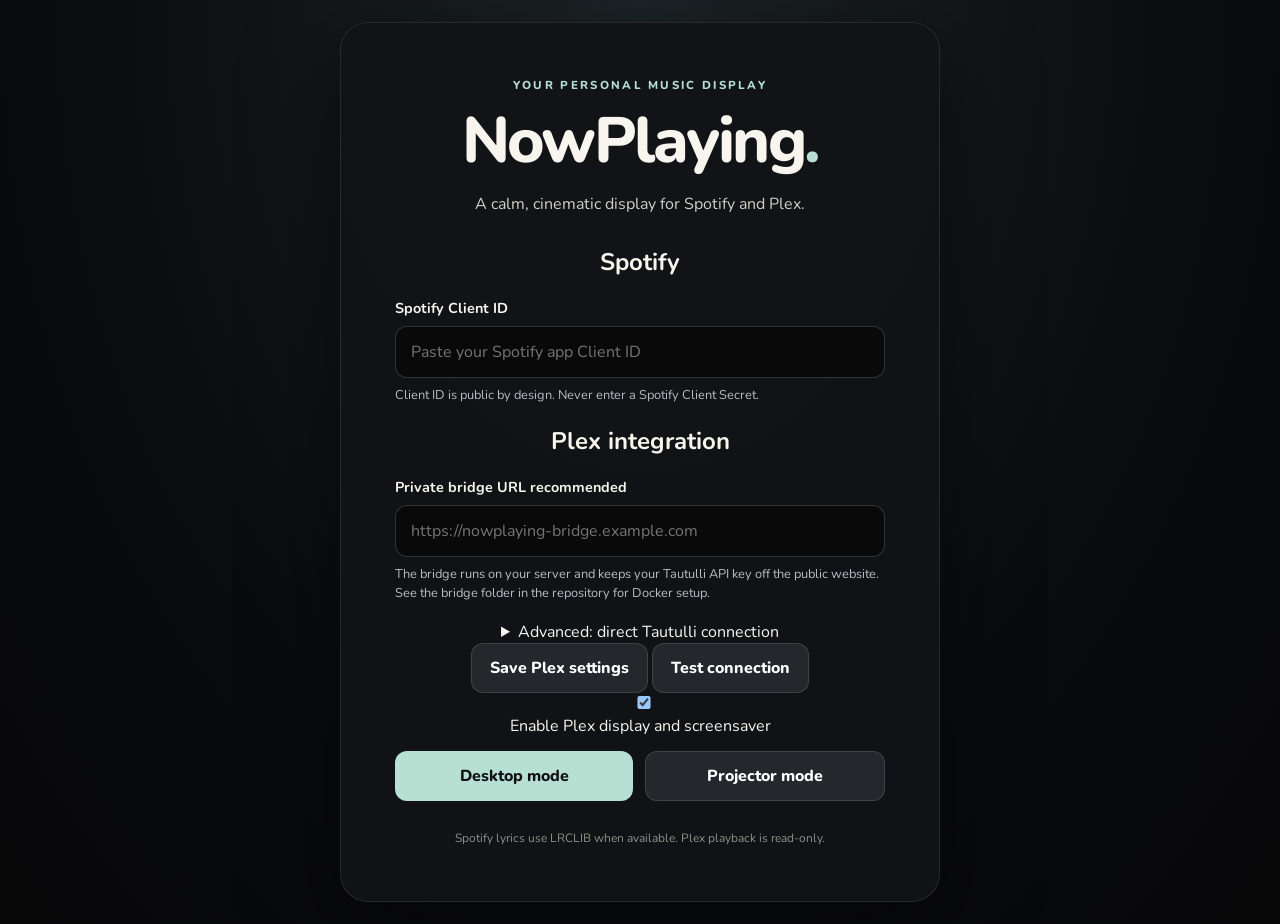
==== index.html @ e55bd2b5 "Add configurable Plex bridge setup" ====
<!doctype html>
<html lang="en">
<head>
<meta charset="utf-8"><meta name="viewport" content="width=device-width,initial-scale=1">
<meta name="theme-color" content="#080a0d"><meta name="mobile-web-app-capable" content="yes"><meta name="apple-mobile-web-app-capable" content="yes"><meta name="apple-mobile-web-app-status-bar-style" content="black-translucent"><link rel="manifest" href="manifest.webmanifest"><link rel="icon" href="pwa-icon.svg" type="image/svg+xml"><link rel="apple-touch-icon" href="pwa-icon.svg"><title>NowPlaying — Setup</title>
<link rel="stylesheet" href="style.css">
</head>
<body class="launcher">
<main class="launch-card setup-card">
  <p class="eyebrow">YOUR PERSONAL MUSIC DISPLAY</p>
  <h1>NowPlaying<span>.</span></h1>
  <p class="subtitle">A calm, cinematic display for Spotify and Plex.</p>

  <section class="setup-section">
    <h2>Spotify</h2>
    <label class="client-label" for="clientId">Spotify Client ID</label>
    <input id="clientId" autocomplete="off" spellcheck="false" placeholder="Paste your Spotify app Client ID">
    <p class="hint">Client ID is public by design. Never enter a Spotify Client Secret.</p>
  </section>

  <section class="setup-section">
    <h2>Plex integration</h2>
    <label class="client-label" for="bridgeUrl">Private bridge URL <span class="optional">recommended</span></label>
    <input id="bridgeUrl" type="url" inputmode="url" autocomplete="url" spellcheck="false" placeholder="https://nowplaying-bridge.example.com">
    <p class="hint">The bridge runs on your server and keeps your Tautulli API key off the public website. See the bridge folder in the repository for Docker setup.</p>
    <details class="direct-settings">
      <summary>Advanced: direct Tautulli connection</summary>
      <p class="hint security-note">Only use this if you understand the trade-off: these values stay in this browser's local storage, but a key used by a browser cannot be kept secret from that browser. Direct access also requires Tautulli CORS to allow this website. A private bridge is safer.</p>
      <label class="client-label" for="tautulliUrl">Tautulli URL</label>
      <input id="tautulliUrl" type="url" inputmode="url" autocomplete="url" spellcheck="false" placeholder="https://tautulli.example.com">
      <label class="client-label" for="tautulliKey">Tautulli API key</label>
      <input id="tautulliKey" type="password" autocomplete="new-password" spellcheck="false" placeholder="Stored only in this browser">
    </details>
    <div class="settings-actions">
      <button id="savePlexBtn" class="secondary">Save Plex settings</button>
      <button id="testPlexBtn" class="secondary">Test connection</button>
    </div>
    <label class="toggle-row"><input id="plexEnabled" type="checkbox" checked> Enable Plex display and screensaver</label>
    <p id="plexStatus" role="status" class="status"></p>
  </section>

  <div class="actions">
    <button id="desktopBtn">Desktop mode</button>
    <button id="projectorBtn" class="secondary">Projector mode</button>
  </div>
  <p id="status" role="status" class="status"></p>
  <button id="disconnectBtn" class="link-button" hidden>Disconnect Spotify on this browser</button>
  <p class="footer">Spotify lyrics use LRCLIB when available. Plex playback is read-only.</p>
</main>
<script src="app.js"></script>
<script>if ("serviceWorker" in navigator) { window.addEventListener("load", () => navigator.serviceWorker.register("./sw.js").catch(console.error)); }</script></body>
</html>
---- style.css ----
@import url('https://fonts.googleapis.com/css2?family=Nunito:wght@400;600;700;800&display=swap');
:root{color-scheme:dark;--gold:#f1d783;--gold-dark:#624b0b;--bg:#10110f;--muted:#b7b7ac}
*{box-sizing:border-box}body{margin:0;min-height:100vh;background:radial-gradient(ellipse at 50% 10%,#29271c 0,#10110f 55%,#070807 100%);color:#f7f5ed;font-family:Nunito,system-ui,sans-serif}
.launcher{display:grid;place-items:center;padding:22px}.launch-card{width:min(100%,600px);padding:clamp(26px,6vw,54px);border:1px solid #ffffff18;border-radius:28px;background:#10110fe8;box-shadow:0 25px 90px #0008;text-align:center}
.eyebrow{font-size:.75rem;font-weight:800;letter-spacing:.18em;color:var(--gold);margin:0 0 14px}
h1{font-size:clamp(2.2rem,8vw,4rem);line-height:1.08;margin:0;font-weight:800;letter-spacing:-.04em}.launch-card h1 span{color:var(--gold)}
.subtitle{color:#d1d0c5;line-height:1.6;margin:16px 0 28px}.client-label{display:block;text-align:left;font-weight:700;font-size:.9rem;margin:0 0 8px}
input{width:100%;padding:14px 15px;border-radius:12px;border:1px solid #ffffff2c;background:#080908;color:#fff;font:inherit;outline:none}input:focus{border-color:var(--gold)}
.hint{color:var(--muted);font-size:.8rem;text-align:left;line-height:1.5;margin:8px 0 18px}.actions{display:flex;gap:12px;flex-wrap:wrap}button{font:inherit;font-weight:800;border:0;border-radius:12px;padding:13px 18px;background:var(--gold-dark);color:#fff5d9;cursor:pointer}button:hover{filter:brightness(1.18)}.actions button{flex:1;min-width:140px}.secondary{background:#292a24;border:1px solid #ffffff20}.status,.message{color:var(--gold);font-size:.9rem;line-height:1.5;overflow-wrap:anywhere}.link-button{background:transparent;text-decoration:underline;color:#ddd;padding:8px}.footer{font-size:.75rem;color:#8f9086;line-height:1.5;margin:28px 0 0}
.display{overflow:hidden;position:relative;background:linear-gradient(#070807c9,#070807ed),var(--album-bg,radial-gradient(ellipse at center,#343023,#0b0c0b));background-size:cover;background-position:center}.display:before{content:"";position:absolute;inset:-30px;background:var(--album-bg);background-size:cover;background-position:center;filter:blur(70px);opacity:.18;transform:scale(1.1)}.display-wrap{position:relative;z-index:1;min-height:100vh;display:grid;place-items:center;padding:40px}.player{width:min(1100px,100%);display:grid;grid-template-columns:minmax(220px,380px) 1fr;gap:clamp(28px,5vw,64px);align-items:center;padding:clamp(24px,4vw,48px);border-radius:30px;background:#0d0e0dcc;border:1px solid #ffffff10;box-shadow:0 30px 100px #0005;backdrop-filter:blur(20px)}.cover{display:block;width:100%;aspect-ratio:1;object-fit:cover;border-radius:18px;box-shadow:0 15px 50px #0008}.details{min-width:0}.details h1{font-size:clamp(1.8rem,4vw,3.5rem);overflow-wrap:anywhere}.artist{font-size:clamp(1rem,2vw,1.35rem);color:#d0cfc5;margin:14px 0 28px}.lyrics{min-height:100px;margin:18px 0 30px}.lyric{margin:10px 0;font-size:clamp(.95rem,1.8vw,1.3rem);line-height:1.45}.dim{color:#92938a}.current{color:#fff2c2;font-weight:800;font-size:clamp(1.15rem,2.4vw,1.8rem)}.progress{height:7px;border-radius:99px;background:#ffffff24;overflow:hidden}.progress div{height:100%;width:0;background:var(--gold);border-radius:99px;transition:width .3s linear}.times{display:flex;justify-content:space-between;color:#c6c6bb;font-size:.8rem;margin-top:10px}.back{position:absolute;top:18px;left:20px;background:#1118;border:1px solid #ffffff20;padding:8px 12px;font-size:.8rem}.message{min-height:1.4em}.projector .player{grid-template-columns:minmax(200px,32vw) 1fr;max-width:1300px}.projector .back{opacity:.12}.projector .back:hover{opacity:1}
@media(max-width:700px){.display-wrap{padding:64px 18px 24px}.player,.projector .player{grid-template-columns:1fr;gap:24px;padding:20px}.cover{width:min(68vw,300px);margin:auto}.details{text-align:center}.lyrics{margin:18px 0}.projector .back{opacity:.5}.details h1{font-size:2rem}}

/* Refined NowPlaying atmosphere and playback UI */
:root{--accent:#b8e0d2;--accent-soft:rgba(184,224,210,.22);--accent-glow:rgba(184,224,210,.4)}
.display{background:#08090b}
.artist-backdrop{position:fixed;inset:-8%;z-index:0;background-position:center;background-size:cover;filter:blur(40px) saturate(1.25);opacity:0;transform:scale(1.06);transition:opacity 1s ease}
.artist-backdrop.visible{opacity:.38}
.display:after{content:"";position:fixed;inset:0;z-index:0;background:linear-gradient(110deg,rgba(5,6,8,.8),rgba(5,6,8,.55),rgba(5,6,8,.82)),radial-gradient(ellipse at 45% 45%,var(--accent-soft),transparent 65%);pointer-events:none}
.display-wrap{z-index:1;padding-top:80px;padding-bottom:118px}
.topbar{position:fixed;z-index:3;top:24px;left:28px;right:28px;display:flex;justify-content:space-between;align-items:center;pointer-events:none}
.clock{font-size:clamp(1rem,2vw,1.4rem);font-weight:800;letter-spacing:.04em;font-variant-numeric:tabular-nums;text-shadow:0 2px 20px #0008}
.topbar .back{position:static;pointer-events:auto;backdrop-filter:blur(12px)}
.player{backdrop-filter:blur(24px);background:linear-gradient(135deg,rgba(20,21,24,.82),rgba(12,13,16,.62));border-color:#ffffff20}
.cover{box-shadow:0 22px 65px #0007,0 0 65px var(--accent-glow);transition:box-shadow .8s}
.eyebrow,.queue-label{color:var(--accent)}
.progress div{background:var(--accent);box-shadow:0 0 14px var(--accent-glow)}
.current{text-shadow:0 0 24px var(--accent-glow)}
.controls{display:flex;align-items:center;gap:14px;margin-top:25px}
.control{display:grid;place-items:center;width:52px;height:52px;padding:0;border-radius:50%;font-size:1.1rem;background:#ffffff12;border:1px solid #ffffff26;color:#fff;backdrop-filter:blur(10px)}
.control.primary{width:62px;height:62px;font-size:1.3rem;background:var(--accent);color:#111;border-color:transparent;box-shadow:0 6px 30px var(--accent-glow)}
.control:disabled{opacity:.4;cursor:wait}
.control-label{font-size:.76rem;color:#b9bac3}
.queue-card{position:fixed;z-index:3;right:26px;bottom:22px;width:min(310px,calc(100vw - 36px));display:flex;gap:12px;align-items:center;padding:12px 14px;border:1px solid #ffffff20;border-radius:18px;background:rgba(14,15,18,.78);backdrop-filter:blur(22px);box-shadow:0 12px 44px #0004}
.queue-card.empty{opacity:.8}.queue-cover{width:52px;height:52px;flex:none;object-fit:cover;border-radius:10px}.queue-copy{min-width:0}.queue-label{font-size:.62rem;font-weight:800;letter-spacing:.16em;text-transform:uppercase;margin-bottom:4px}.queue-title{font-size:.88rem;font-weight:800;white-space:nowrap;overflow:hidden;text-overflow:ellipsis}.queue-artist{font-size:.74rem;color:#b8b9c2;white-space:nowrap;overflow:hidden;text-overflow:ellipsis;margin-top:3px}
@media(max-width:700px){.topbar{top:14px;left:16px;right:16px}.display-wrap{padding:72px 18px 150px}.controls{justify-content:center}.control-label{display:none}.queue-card{right:16px;bottom:14px}.artist-backdrop{filter:blur(30px) saturate(1.2)}}


/* High-contrast redesign: Spotify-inspired stage, not a blurred album-cover wallpaper */
:root{color-scheme:dark;--accent:#b8e0d2;--accent-soft:rgba(184,224,210,.18);--accent-glow:rgba(184,224,210,.28);--ink:#090a0c;--panel:#111317;--text:#f7f7f8;--muted:#b8bbc3}
.display{background:#090a0c!important;color:var(--text);isolation:isolate}
.display:before{display:none!important}
.artist-backdrop{position:fixed;inset:-5%;z-index:-2;background-position:center 35%;background-size:cover;filter:blur(22px) saturate(.9);opacity:0;transform:scale(1.08);transition:opacity .8s ease}
.artist-backdrop.visible{opacity:.56}
.display:after{content:"";position:fixed;inset:0;z-index:-1;background:linear-gradient(90deg,rgba(7,8,10,.88) 0%,rgba(7,8,10,.62) 55%,rgba(7,8,10,.83) 100%),linear-gradient(0deg,rgba(7,8,10,.86),transparent 70%),radial-gradient(ellipse at 50% 30%,var(--accent-soft),transparent 70%);pointer-events:none}
.display-wrap{position:relative;z-index:1;min-height:100svh;display:grid;place-items:center;padding:90px 5vw 110px}
.topbar{position:fixed;z-index:5;top:24px;left:30px;right:30px;display:flex;justify-content:space-between;align-items:center;pointer-events:none}
.clock{font-size:1.05rem;font-weight:800;letter-spacing:.04em;font-variant-numeric:tabular-nums;color:#fff;text-shadow:0 2px 18px #000}
.topbar .back{position:static;pointer-events:auto;background:rgba(16,17,20,.7);color:#fff;border:1px solid #ffffff24;border-radius:999px;padding:10px 16px;font-size:.8rem;opacity:.72;backdrop-filter:blur(16px)}
.topbar .back:hover{opacity:1}
.player{width:min(1320px,100%);display:grid;grid-template-columns:minmax(240px,42%) minmax(0,1fr);gap:clamp(30px,5vw,76px);align-items:center;padding:clamp(24px,4vw,58px);border-radius:30px;background:rgba(13,14,17,.62);border:1px solid #ffffff17;box-shadow:0 30px 100px #0006;backdrop-filter:blur(24px)}
.cover{display:block;width:100%;aspect-ratio:1;object-fit:cover;border-radius:14px;box-shadow:0 22px 65px #0008}
.details{min-width:0}.eyebrow,.queue-label{color:var(--accent);font-size:.72rem;font-weight:800;letter-spacing:.2em;text-transform:uppercase}
.details h1{font-size:clamp(2rem,4.5vw,4.8rem);line-height:1.05;letter-spacing:-.045em;color:#fff;overflow-wrap:anywhere;text-shadow:0 2px 24px #0006}
.artist{font-size:clamp(1rem,1.7vw,1.35rem);color:#e0e1e5;margin:16px 0 32px}
.lyrics{min-height:100px;margin:18px 0 28px}.lyric{margin:10px 0;font-size:clamp(.95rem,1.8vw,1.3rem);line-height:1.45}.dim{color:#b8bbc3}.current{color:#fff;font-weight:800;font-size:clamp(1.15rem,2.4vw,1.8rem);text-shadow:0 2px 18px #000}
.progress{height:5px;border-radius:99px;background:rgba(255,255,255,.23);overflow:hidden}.progress div{height:100%;width:0;background:var(--accent);border-radius:99px;transition:width .3s linear}
.times{display:flex;justify-content:space-between;color:#d5d6db;font-size:.8rem;margin-top:10px;font-variant-numeric:tabular-nums}
.controls{display:flex;align-items:center;gap:14px;margin-top:28px}.control{display:grid;place-items:center;width:54px;height:54px;padding:0;border-radius:50%;font-size:1.1rem;background:rgba(255,255,255,.09);border:1px solid rgba(255,255,255,.24);color:#fff;backdrop-filter:blur(10px)}.control:hover{background:rgba(255,255,255,.17)}.control.primary{width:64px;height:64px;font-size:1.35rem;background:var(--accent);color:#101114;border:1px solid rgba(255,255,255,.2);box-shadow:0 6px 24px var(--accent-glow)}.control:disabled{opacity:.45;cursor:wait}.control-label{font-size:.78rem;color:#d0d1d7}.message{min-height:1.4em;margin-top:14px;color:#f0f0f2;font-size:.88rem;line-height:1.5}
.queue-card{position:fixed;z-index:5;right:26px;bottom:24px;width:min(320px,calc(100vw - 36px));display:flex;gap:12px;align-items:center;padding:12px 14px;border:1px solid #ffffff24;border-radius:18px;background:rgba(13,14,17,.88);backdrop-filter:blur(24px);box-shadow:0 12px 44px #0006}.queue-card.empty{opacity:.86}.queue-cover{width:54px;height:54px;flex:none;object-fit:cover;border-radius:10px}.queue-copy{min-width:0}.queue-label{font-size:.63rem;letter-spacing:.17em;margin-bottom:5px}.queue-title{font-size:.9rem;font-weight:800;color:#fff;white-space:nowrap;overflow:hidden;text-overflow:ellipsis}.queue-artist{font-size:.76rem;color:#c5c7ce;white-space:nowrap;overflow:hidden;text-overflow:ellipsis;margin-top:3px}
.projector .player{grid-template-columns:minmax(240px,39%) minmax(0,1fr);max-width:1420px}.projector .back{opacity:.45}.projector .back:hover{opacity:1}
.launcher{background:radial-gradient(ellipse at 50% 0,#1d2528 0,#0b0c0f 60%,#070708 100%)}.launch-card{background:#111317f2}.launch-card h1 span{color:#b8e0d2}.launcher .eyebrow,.launcher .status{color:#b8e0d2}.launcher input:focus{border-color:#b8e0d2}.launcher .actions button:first-child{background:#b8e0d2;color:#101114}.launcher .secondary{background:#25272c;color:#fff}
@media(max-width:760px){.topbar{top:14px;left:16px;right:16px}.display-wrap{padding:72px 16px 150px}.player,.projector .player{grid-template-columns:1fr;gap:22px;padding:20px;border-radius:22px}.cover{width:min(66vw,280px);margin:auto}.details{text-align:center}.details h1{font-size:clamp(1.9rem,8vw,2.6rem)}.artist{margin:12px 0 22px}.controls{justify-content:center}.control-label{display:none}.queue-card{right:14px;bottom:12px}.artist-backdrop{filter:blur(28px) saturate(.9)}}


/* Precise, consistent vector playback controls */
.controls{gap:12px}
.control{display:grid;place-items:center;flex:none;width:48px;height:48px;padding:0;border-radius:50%;line-height:0;transition:background .18s,border-color .18s,transform .18s,opacity .18s}
.control:hover:not(:disabled){transform:translateY(-1px);border-color:#ffffff55}
.control.primary{width:58px;height:58px}
.control.primary:hover:not(:disabled){filter:brightness(1.06)}
.icon-wrap,.button-icon{display:grid;place-items:center;width:23px;height:23px;line-height:0}
.icon-wrap svg,.button-icon{display:block;width:100%;height:100%}
.control.primary .icon-wrap{width:25px;height:25px}
.control:focus-visible,.back:focus-visible{outline:2px solid var(--accent);outline-offset:4px}
.control-label{font-size:.76rem;letter-spacing:.01em}
.message{color:#f5d98a}


/* Mockup-inspired composition with dedicated lyrics space */
.display-wrap{min-height:100svh;padding:clamp(100px,12vh,150px) 5vw clamp(150px,17vh,190px);place-items:center}
.topbar{top:clamp(22px,4vh,42px);left:clamp(26px,4.2vw,72px);right:clamp(26px,4.2vw,72px)}
.clock{font-size:clamp(2.25rem,5.4vw,4.4rem);font-weight:400;letter-spacing:-.045em;line-height:1;color:#fff}
.player,.projector .player{width:min(1180px,100%);max-width:1180px;grid-template-columns:minmax(220px,34%) minmax(0,1fr);gap:clamp(28px,3.5vw,54px);padding:clamp(24px,3.5vw,48px);border-radius:30px;background:rgba(20,20,23,.48);border:1px solid rgba(255,255,255,.28);box-shadow:0 28px 90px #0005;backdrop-filter:blur(28px) saturate(1.15)}
.cover{width:100%;aspect-ratio:1;object-fit:cover;border-radius:12px;box-shadow:0 18px 55px #0006}
.details{text-align:left;display:flex;flex-direction:column;min-width:0}
.details h1{font-size:clamp(2rem,3.6vw,3.65rem);line-height:1.04;letter-spacing:-.045em;margin:0 0 12px}
.artist{font-size:clamp(1.05rem,1.65vw,1.4rem);line-height:1.3;color:rgba(255,255,255,.78);margin:0 0 20px}
/* Reserve a generous lyric stage even when no synced lyrics are available */
.lyrics{display:flex;flex-direction:column;justify-content:center;min-height:clamp(120px,19vh,190px);height:clamp(120px,19vh,190px);overflow:hidden;margin:0 0 22px}
.lyrics[hidden]{display:flex!important;visibility:hidden}
.lyric{margin:7px 0;line-height:1.28;font-size:clamp(1rem,1.65vw,1.4rem);overflow-wrap:anywhere}
.dim{color:rgba(255,255,255,.48);font-weight:500}
.current{color:#fff;font-size:clamp(1.25rem,2.05vw,1.8rem);font-weight:800;text-shadow:0 2px 16px #0006}
.progress{height:5px;background:rgba(255,255,255,.36)}
.progress div{background:var(--accent);box-shadow:0 0 14px var(--accent-glow)}
.times{font-size:.85rem;color:rgba(255,255,255,.85);margin-top:9px}
.controls{gap:14px;margin-top:22px}
.control{width:50px;height:50px;background:rgba(255,255,255,.08);border:1px solid rgba(255,255,255,.5);color:#fff}
.control.primary{width:62px;height:62px;background:var(--accent);color:#171316;border:0;box-shadow:0 7px 25px var(--accent-glow)}
.queue-card{right:clamp(18px,3vw,44px);bottom:clamp(82px,10vh,100px);width:min(340px,calc(100vw - 36px));background:rgba(14,14,17,.78);border-color:rgba(255,255,255,.3);box-shadow:0 12px 38px #0006;backdrop-filter:blur(24px);z-index:10}
.queue-label{color:rgba(255,255,255,.62)}
.queue-title{font-size:.98rem}
.queue-artist{color:rgba(255,255,255,.72)}
.display:after{background:linear-gradient(90deg,rgba(7,8,10,.52),rgba(7,8,10,.36) 55%,rgba(7,8,10,.55)),linear-gradient(0deg,rgba(7,8,10,.6),transparent 65%),linear-gradient(180deg,rgba(7,8,10,.16),transparent 30%),radial-gradient(ellipse at 50% 30%,var(--accent-soft),transparent 70%)}
@media(max-width:760px){
 .display-wrap{padding:90px 16px 150px}
 .clock{font-size:clamp(2rem,10vw,3.1rem)}
 .player,.projector .player{grid-template-columns:minmax(0,1fr);gap:20px;padding:20px;width:min(100%,520px)}
 .cover{width:min(56vw,230px);margin:0 auto}
 .details h1{font-size:clamp(1.8rem,7vw,2.5rem)}
 .artist{margin-bottom:12px}
 .lyrics,.lyrics[hidden]{height:clamp(100px,16vh,145px);min-height:clamp(100px,16vh,145px);margin-bottom:16px}
 .lyrics[hidden]{display:flex!important;visibility:hidden}
 .lyric{font-size:1rem}.current{font-size:1.2rem}
 .controls{margin-top:18px}
 .queue-card{right:14px;bottom:14px}
}
@media(max-height:760px) and (min-width:761px){
 .display-wrap{padding-top:90px;padding-bottom:125px}
 .player,.projector .player{padding:22px;gap:30px}
 .cover{max-height:56vh}
 .lyrics,.lyrics[hidden]{height:clamp(88px,15vh,125px);min-height:clamp(88px,15vh,125px)}
 .queue-card{bottom:18px}
}

/* Final layout pass: dimensions follow the 1161 × 581 reference card */
.artist-backdrop{display:none!important}
.display{background:#080b0f!important}
.display:after{background:linear-gradient(180deg,rgba(5,7,10,.18),rgba(5,7,10,.42))!important}
.display-wrap{padding:clamp(70px,10vh,110px) 24px clamp(92px,12vh,130px)!important;min-height:100svh}
.player,.projector .player{
  box-sizing:border-box;position:relative;isolation:isolate;overflow:hidden;
  width:min(1161px,calc(100vw - 48px));height:min(581px,calc(100svh - 170px));
  min-height:490px;max-width:1161px;
  grid-template-columns:minmax(0,436fr) minmax(0,509fr);
  gap:clamp(28px,6.2vw,72px);
  padding:clamp(28px,6.2vw,72px);
  border-radius:28px;
  background:rgba(12,17,22,.72);
  border:1px solid rgba(255,255,255,.2);
  box-shadow:0 24px 80px rgba(0,0,0,.28);
  backdrop-filter:none;
}
.player::before{
  content:"";position:absolute;inset:-22px;z-index:-2;
  background-image:var(--artist-image,none);background-size:cover;background-position:center 32%;
  filter:blur(26px) saturate(.82);transform:scale(1.08);opacity:.52;pointer-events:none;z-index:0;
}
.player::after{
  content:"";position:absolute;inset:0;z-index:0;
  background:linear-gradient(90deg,rgba(8,12,16,.7),rgba(8,12,16,.56));
  pointer-events:none;
}
.cover{position:relative;z-index:1;width:100%;height:100%;max-height:436px;aspect-ratio:1;object-fit:cover;border-radius:12px;align-self:center}
.details{position:relative;z-index:1;min-width:0;height:100%;max-height:436px;display:flex;flex-direction:column;justify-content:flex-start;overflow:hidden}
.details h1{font-size:clamp(1.8rem,3.15vw,3.2rem);line-height:1.05;letter-spacing:-.04em;margin:0 0 10px;display:-webkit-box;-webkit-line-clamp:2;-webkit-box-orient:vertical;overflow:hidden}
.artist{font-size:clamp(1rem,1.55vw,1.3rem);margin:0 0 18px;line-height:1.25}
.lyrics,.lyrics[hidden]{height:clamp(100px,17vh,160px);min-height:clamp(100px,17vh,160px);max-height:160px;flex:1 1 auto;margin:0 0 16px;display:flex!important;visibility:visible;flex-direction:column;justify-content:center;overflow:hidden}
.lyrics[hidden] p{visibility:hidden}
.lyric{font-size:clamp(.95rem,1.35vw,1.25rem);line-height:1.28;margin:6px 0}
.current{font-size:clamp(1.05rem,1.75vw,1.55rem);line-height:1.22}
.progress{flex:none;margin-top:auto}
.times{flex:none;margin-top:8px}
.controls{flex:none;margin-top:18px}
.message{flex:none;font-size:.8rem;line-height:1.35;max-height:2.7em;overflow:hidden;margin:8px 0 0}
.queue-card{z-index:20;right:clamp(16px,3vw,40px);bottom:clamp(14px,2.5vh,28px);width:min(340px,calc(100vw - 32px))}
@media(max-width:760px){
 .display-wrap{padding:76px 14px 150px!important}
 .player,.projector .player{width:100%;height:auto;min-height:0;max-width:540px;grid-template-columns:1fr;gap:20px;padding:24px}
 .cover{width:min(54vw,220px);height:auto;max-height:none;margin:0 auto}
 .details{height:auto;max-height:none;overflow:visible}
 .details h1{font-size:clamp(1.8rem,7vw,2.5rem)}
 .artist{margin-bottom:10px}
 .lyrics,.lyrics[hidden]{height:120px;min-height:120px;max-height:120px;flex:none;margin-bottom:16px}
 .progress{margin-top:0}
 .queue-card{right:12px;bottom:12px}
}
@media(max-height:700px) and (min-width:761px){
 .display-wrap{padding:48px 24px 70px!important}
 .player,.projector .player{height:min(581px,calc(100svh - 100px));min-height:430px;padding:clamp(24px,5vh,48px);gap:clamp(24px,5vw,58px)}
 .cover,.details{max-height:100%}
 .lyrics,.lyrics[hidden]{height:clamp(80px,13vh,120px);min-height:clamp(80px,13vh,120px)}
}

/* Background and glass are separate layers: show the artist image around the card */
.display{background:#080b0f!important}
.artist-backdrop{display:block!important;position:fixed!important;inset:0!important;z-index:0!important;
  background-position:center 34%!important;background-size:cover!important;filter:none!important;
  opacity:.82!important;transform:none!important;transition:opacity .6s ease}
.display:after{z-index:1!important;background:linear-gradient(180deg,rgba(4,6,9,.12),rgba(4,6,9,.28) 55%,rgba(4,6,9,.5))!important}
.display-wrap{position:relative;z-index:2!important}
.player,.projector .player{
  width:min(1161px,calc(100vw - 48px))!important;
  height:min(581px,calc(100svh - 170px))!important;
  min-height:0!important;
  padding:72px!important;
  gap:72px!important;
  grid-template-columns:minmax(0,436px) minmax(0,509px)!important;
  background:rgba(24,27,31,.44)!important;
  border:1px solid rgba(255,255,255,.22)!important;
  border-radius:28px!important;
  box-shadow:0 24px 80px rgba(0,0,0,.2)!important;
  backdrop-filter:blur(28px) saturate(1.08)!important;
  -webkit-backdrop-filter:blur(28px) saturate(1.08)!important;
  overflow:hidden!important;
}
.player::before,.player::after{display:none!important}
.cover{width:100%!important;height:auto!important;max-height:none!important;aspect-ratio:1!important;align-self:start!important;border-radius:12px!important;object-fit:cover}
.details{height:436px!important;max-height:436px!important;align-self:start!important;overflow:hidden!important;display:flex!important;flex-direction:column!important}
.details h1{flex:0 0 auto!important;margin:0 0 10px!important;max-height:2.1em!important}
.artist{flex:0 0 auto!important;margin:0 0 18px!important}
.lyrics,.lyrics[hidden]{flex:1 1 auto!important;height:auto!important;min-height:0!important;max-height:none!important;margin:0 0 18px!important;overflow:hidden!important;justify-content:center!important}
.lyrics[hidden]{visibility:hidden!important}
.lyric{display:-webkit-box!important;-webkit-box-orient:vertical!important;-webkit-line-clamp:2!important;overflow:hidden!important;margin:5px 0!important;line-height:1.3!important}
.progress{flex:0 0 5px!important;margin-top:0!important}
.times{flex:0 0 auto!important;margin-top:8px!important}
.controls{flex:0 0 auto!important;margin-top:18px!important}
.message{flex:0 0 auto!important;max-height:1.4em!important;white-space:nowrap!important;text-overflow:ellipsis!important}
.queue-card{z-index:10!important}
@media(max-width:760px){
 .artist-backdrop{opacity:.68!important}
 .display-wrap{padding:76px 14px 150px!important}
 .player,.projector .player{width:100%!important;height:auto!important;min-height:0!important;padding:24px!important;gap:20px!important;grid-template-columns:minmax(0,1fr)!important}
 .cover{width:min(54vw,220px)!important;height:auto!important;margin:0 auto!important}
 .details{height:auto!important;max-height:none!important;overflow:visible!important}
 .lyrics,.lyrics[hidden]{height:120px!important;min-height:120px!important;max-height:120px!important;flex:none!important}
 .progress{margin-top:0!important}
}
@media(max-height:700px) and (min-width:761px){
 .display-wrap{padding:50px 24px 72px!important}
 .player,.projector .player{height:min(581px,calc(100svh - 122px))!important;padding:clamp(24px,5vh,48px)!important;gap:clamp(24px,5vw,58px)!important;grid-template-columns:minmax(0,1fr) minmax(0,1.17fr)!important}
 .cover{max-height:100%!important}
 .details{height:100%!important;max-height:100%!important}
}

/* Spacing and integrated Up Next card */
.display-wrap{padding-top:clamp(132px,17vh,168px)!important;padding-bottom:clamp(28px,5vh,52px)!important}
.topbar{top:clamp(22px,3.5vh,36px)!important;left:clamp(28px,4.2vw,72px)!important;right:clamp(28px,4.2vw,72px)!important}
.clock{line-height:1!important}
.player,.projector .player{position:relative!important}
.queue-card{
 position:absolute!important;right:clamp(24px,3vw,40px)!important;bottom:clamp(20px,3vw,32px)!important;
 width:min(300px,38%)!important;min-height:68px!important;
 padding:8px 12px!important;gap:10px!important;
 border:0!important;outline:0!important;border-radius:16px!important;
 background:rgba(10,12,15,.72)!important;box-shadow:none!important;
 backdrop-filter:blur(16px)!important;-webkit-backdrop-filter:blur(16px)!important;
 z-index:4!important;
}
.queue-cover{width:46px!important;height:46px!important;border-radius:9px!important}
.queue-label{font-size:.58rem!important;letter-spacing:.16em!important;margin-bottom:3px!important}
.queue-title{font-size:.82rem!important}
.queue-artist{font-size:.7rem!important}
@media(max-width:760px){
 .display-wrap{padding-top:90px!important;padding-bottom:130px!important}
 .queue-card{position:relative!important;right:auto!important;bottom:auto!important;width:100%!important;max-width:500px!important;margin:16px auto 0!important}
 .player,.projector .player{overflow:visible!important}
}
@media(max-height:700px) and (min-width:761px){
 .display-wrap{padding-top:92px!important;padding-bottom:28px!important}
 .player,.projector .player{height:min(581px,calc(100svh - 120px))!important}
}

/* Composition refinement: scale the whole panel uniformly and keep it centered */
.display-wrap{
 min-height:100svh!important;box-sizing:border-box!important;
 padding:0 40px!important;display:grid!important;place-items:center!important;
}
.topbar{top:clamp(24px,4vh,42px)!important;left:clamp(28px,4.2vw,72px)!important;right:clamp(28px,4.2vw,72px)!important}
.player,.projector .player{
 width:min(1100px,calc(100vw - 80px))!important;
 max-width:1100px!important;height:auto!important;min-height:0!important;
 aspect-ratio:1161 / 581!important;
 box-sizing:border-box!important;
 grid-template-columns:minmax(0,436fr) minmax(0,509fr)!important;
 gap:6.2%!important;padding:6.2%!important;
 border-radius:28px!important;position:relative!important;overflow:hidden!important;
}
.cover{width:100%!important;height:auto!important;aspect-ratio:1!important;max-height:none!important;align-self:center!important;border-radius:12px!important}
.details{height:100%!important;max-height:100%!important;min-height:0!important;overflow:hidden!important}
.queue-card{
 position:absolute!important;right:20px!important;bottom:18px!important;z-index:5!important;
 width:min(285px,36%)!important;min-height:0!important;padding:8px 10px!important;
 display:flex!important;align-items:center!important;gap:10px!important;
 border:0!important;outline:0!important;border-radius:14px!important;
 background:rgba(8,10,13,.74)!important;box-shadow:none!important;
 backdrop-filter:blur(16px)!important;-webkit-backdrop-filter:blur(16px)!important;
}
.queue-cover{width:44px!important;height:44px!important;border-radius:8px!important}
.queue-label{font-size:.56rem!important;letter-spacing:.15em!important;margin-bottom:2px!important}
.queue-title{font-size:.8rem!important}
.queue-artist{font-size:.68rem!important}
@media(max-width:760px){
 .display-wrap{padding:88px 14px 24px!important;place-items:start center!important}
 .player,.projector .player{width:min(100%,520px)!important;aspect-ratio:auto!important;height:auto!important;grid-template-columns:minmax(0,1fr)!important;gap:20px!important;padding:24px!important;overflow:visible!important}
 .cover{width:min(54vw,220px)!important;margin:0 auto!important}
 .details{height:auto!important;max-height:none!important;overflow:visible!important}
 .queue-card{position:relative!important;right:auto!important;bottom:auto!important;width:100%!important;max-width:none!important;margin:14px 0 0!important}
}
@media(max-height:720px) and (min-width:761px){
 .display-wrap{padding:90px 24px 20px!important}
 .player,.projector .player{width:min(1030px,calc((100svh - 120px) * 1.92),calc(100vw - 80px))!important}
}

/* Clean final composition: one backdrop, one centered glass card */
.display{background:#080a0d!important;isolation:isolate!important}
.display:before{display:none!important;content:none!important}
.artist-backdrop{position:fixed!important;inset:0!important;z-index:-2!important;display:block!important;background-size:cover!important;background-position:center 35%!important;filter:blur(0)!important;opacity:0!important;transform:none!important;transition:opacity .6s ease!important}
.artist-backdrop.visible{opacity:.68!important}
.display:after{z-index:-1!important;background:linear-gradient(180deg,rgba(4,6,9,.26),rgba(4,6,9,.48))!important}
.display-wrap{min-height:100svh!important;height:100svh!important;box-sizing:border-box!important;padding:0 24px!important;display:grid!important;place-items:center!important;position:relative!important;z-index:1!important}
.topbar{top:clamp(20px,3.5vh,36px)!important;left:clamp(26px,4.2vw,72px)!important;right:clamp(26px,4.2vw,72px)!important}
.player,.projector .player{position:relative!important;isolation:isolate!important;overflow:hidden!important;width:min(1000px,calc(100vw - 64px),calc((100svh - 130px) * 1.92))!important;max-width:1000px!important;min-height:0!important;height:auto!important;aspect-ratio:1161 / 581!important;box-sizing:border-box!important;grid-template-columns:minmax(0,436fr) minmax(0,509fr)!important;gap:6.2%!important;padding:6.2%!important;border:1px solid rgba(255,255,255,.18)!important;border-radius:26px!important;background:rgba(18,21,25,.58)!important;box-shadow:0 22px 70px rgba(0,0,0,.24)!important;backdrop-filter:blur(30px) saturate(1.08)!important;-webkit-backdrop-filter:blur(30px) saturate(1.08)!important}
.player::before,.player::after{content:none!important;display:none!important}
.cover{position:relative!important;z-index:1!important;width:100%!important;height:auto!important;aspect-ratio:1!important;max-height:none!important;align-self:center!important;border-radius:10px!important;object-fit:cover!important}
.details{position:relative!important;z-index:1!important;height:100%!important;max-height:100%!important;min-height:0!important;overflow:hidden!important;display:flex!important;flex-direction:column!important}
.details h1,.artist{flex:0 0 auto!important}
.lyrics,.lyrics[hidden]{flex:1 1 auto!important;min-height:0!important;height:auto!important;max-height:none!important;overflow:hidden!important;margin:clamp(8px,1.5vh,18px) 0!important}
.lyrics[hidden]{visibility:hidden!important}
.queue-card{position:absolute!important;right:18px!important;bottom:16px!important;z-index:4!important;width:min(265px,34%)!important;min-height:0!important;padding:7px 9px!important;margin:0!important;display:flex!important;align-items:center!important;gap:9px!important;border:0!important;outline:0!important;border-radius:12px!important;background:rgba(7,9,12,.82)!important;box-shadow:none!important;backdrop-filter:blur(14px)!important;-webkit-backdrop-filter:blur(14px)!important}
.queue-cover{width:40px!important;height:40px!important;border-radius:7px!important}
.queue-label{font-size:.54rem!important;letter-spacing:.14em!important;margin-bottom:1px!important}
.queue-title{font-size:.76rem!important;line-height:1.2!important}
.queue-artist{font-size:.65rem!important;margin-top:2px!important}
@media(max-width:760px){.display-wrap{height:auto!important;min-height:100svh!important;padding:88px 14px 24px!important;place-items:start center!important}.player,.projector .player{width:min(100%,520px)!important;height:auto!important;aspect-ratio:auto!important;grid-template-columns:minmax(0,1fr)!important;gap:20px!important;padding:22px!important;overflow:visible!important}.cover{width:min(54vw,220px)!important;margin:0 auto!important}.details{height:auto!important;max-height:none!important;overflow:visible!important}.lyrics,.lyrics[hidden]{height:120px!important;min-height:120px!important;max-height:120px!important;flex:none!important}.queue-card{position:relative!important;right:auto!important;bottom:auto!important;width:100%!important;max-width:none!important;margin:14px 0 0!important}}
@media(max-height:650px) and (min-width:761px){.display-wrap{padding:62px 24px 16px!important}.player,.projector .player{width:min(920px,calc(100vw - 64px),calc((100svh - 90px) * 1.92))!important}}

/* Custom SVG playback controls: album-adaptive magenta-style design */
.control.primary{padding:0!important;background:transparent!important;border:0!important;box-shadow:none!important;width:58px!important;height:58px!important}
#nextBtn.control{padding:0!important;background:transparent!important;border:0!important;box-shadow:none!important;width:48px!important;height:48px!important}
.control .icon-wrap{display:block!important;width:100%!important;height:100%!important;line-height:0!important}
.control .icon-wrap svg{display:block!important;width:100%!important;height:100%!important}
.control.primary:hover:not(:disabled){filter:brightness(1.07)!important;box-shadow:none!important}
#nextBtn:hover:not(:disabled){filter:brightness(1.06)!important}


/* Fix lyric clipping and make album-art spacing symmetrical */
.player,.projector .player{
  width:min(1000px,calc(100vw - 64px),calc((100svh - 72px) * 1.92))!important;
  aspect-ratio:1161 / 581!important;
  padding:6.2%!important;
  gap:6.2%!important;
  align-items:stretch!important;
}
.cover{
  align-self:start!important;
  width:100%!important;
  height:auto!important;
  aspect-ratio:1!important;
  margin:0!important;
  box-shadow:0 18px 48px rgba(0,0,0,.22)!important;
}
.details{
  display:flex!important;
  flex-direction:column!important;
  justify-content:flex-start!important;
  min-width:0!important;
  min-height:0!important;
  overflow:hidden!important;
}
.details h1{line-height:1.08!important;margin:0!important}
.artist{line-height:1.25!important;margin:12px 0 0!important;flex:0 0 auto!important}
.lyrics,.lyrics[hidden]{
  display:grid!important;
  grid-template-rows:minmax(0,1fr) auto minmax(0,1fr)!important;
  align-content:center!important;
  align-items:center!important;
  gap:3px!important;
  flex:1 1 auto!important;
  width:100%!important;
  min-height:0!important;
  height:auto!important;
  max-height:none!important;
  margin:clamp(10px,1.7vh,18px) 0!important;
  padding:0!important;
  overflow:hidden!important;
}
.lyrics[hidden]{display:none!important}
.lyric{
  min-width:0!important;
  width:100%!important;
  margin:0!important;
  line-height:1.22!important;
  overflow:hidden!important;
  text-overflow:ellipsis!important;
  display:-webkit-box!important;
  -webkit-box-orient:vertical!important;
  -webkit-line-clamp:2!important;
}
.lyric.dim{font-size:clamp(.9rem,1.35vw,1.2rem)!important;line-height:1.25!important}
.lyric.current{font-size:clamp(1.1rem,1.8vw,1.55rem)!important;line-height:1.2!important}
.progress{flex:0 0 6px!important}
.times{flex:0 0 auto!important;margin-top:8px!important}
.controls{flex:0 0 auto!important;margin-top:18px!important}
.message{flex:0 0 auto!important;min-height:0!important;margin:4px 0 0!important}
@media(max-width:760px){
 .player,.projector .player{width:min(100%,520px)!important;aspect-ratio:auto!important;padding:22px!important;gap:20px!important;align-items:stretch!important}
 .cover{width:min(54vw,220px)!important;align-self:center!important}
 .details{height:auto!important;max-height:none!important;overflow:visible!important}
 .lyrics,.lyrics[hidden]{height:112px!important;min-height:112px!important;max-height:112px!important;flex:none!important}
}
@media(max-height:700px) and (min-width:761px){
 .player,.projector .player{width:min(920px,calc(100vw - 64px),calc((100svh - 60px) * 1.92))!important}
}


/* Equal artwork inset: same physical inset on every side of the cover */
@media(min-width:761px){
 .player,.projector .player{
   padding:clamp(32px,9.2vw,116px)!important;
   grid-template-columns:minmax(0,.75fr) minmax(0,1fr)!important;
   grid-template-rows:minmax(0,1fr)!important;
   gap:6.2%!important;
   align-items:stretch!important;
 }
 .cover{
   align-self:center!important;
   justify-self:start!important;
   width:auto!important;
   height:100%!important;
   max-width:100%!important;
   aspect-ratio:1!important;
   object-fit:cover!important;
   margin:0!important;
 }
 .details{min-height:0!important;height:100%!important;overflow:hidden!important}
}
@media(max-width:760px){
 .player,.projector .player{padding:22px!important}
 .cover{width:min(54vw,220px)!important;height:auto!important;aspect-ratio:1!important;margin:0 auto!important}
}


/* Final desktop layout correction: modest equal inset, natural content height */
@media(min-width:761px){
 .player,.projector .player{
   width:min(1000px,calc(100vw - 64px),calc((100svh - 56px) * 1.92))!important;
   aspect-ratio:1161 / 581!important;
   padding:4.2%!important;
   gap:5.2%!important;
   grid-template-columns:minmax(0, .82fr) minmax(0, 1fr)!important;
   grid-template-rows:minmax(0,1fr)!important;
   align-items:center!important;
   overflow:hidden!important;
 }
 .cover{
   display:block!important;
   width:100%!important;
   height:auto!important;
   max-width:none!important;
   aspect-ratio:1!important;
   align-self:center!important;
   justify-self:stretch!important;
   margin:0!important;
 }
 .details{
   height:auto!important;
   max-height:100%!important;
   min-height:0!important;
   align-self:center!important;
   justify-content:center!important;
   overflow:visible!important;
 }
 .details h1{font-size:clamp(2rem,3.5vw,3.5rem)!important;line-height:1.08!important}
 .artist{margin:10px 0 0!important}
 .lyrics,.lyrics[hidden]{
   flex:0 1 auto!important;
   min-height:0!important;
   height:clamp(82px,13vh,130px)!important;
   max-height:130px!important;
   margin:12px 0!important;
 }
 .progress{margin-top:8px!important}
 .controls{margin-top:14px!important}
 .control.primary{width:56px!important;height:56px!important}
 #nextBtn.control{width:48px!important;height:48px!important}
}


/* Stable player geometry: artwork defines row height; controls sit on its bottom edge */
@media(min-width:761px){
 .player,.projector .player{
   padding:3.2%!important;
   gap:5.2%!important;
   grid-template-columns:minmax(0,.9fr) minmax(0,1fr)!important;
   grid-template-rows:minmax(0,1fr)!important;
   align-items:stretch!important;
   overflow:hidden!important;
 }
 .cover{
   width:100%!important;
   height:auto!important;
   aspect-ratio:1!important;
   align-self:center!important;
   justify-self:stretch!important;
   margin:0!important;
 }
 .details{
   display:flex!important;
   flex-direction:column!important;
   align-self:stretch!important;
   justify-content:flex-start!important;
   height:100%!important;
   max-height:100%!important;
   min-height:0!important;
   overflow:hidden!important;
 }
 .details h1{flex:0 0 auto!important}
 .artist{flex:0 0 auto!important}
 .lyrics,.lyrics:not([hidden]){
   flex:1 1 auto!important;
   min-height:72px!important;
   height:auto!important;
   max-height:none!important;
   margin:clamp(8px,1.2vh,14px) 0!important;
   overflow:hidden!important;
 }
 .lyrics[hidden]{display:none!important}
 .progress{flex:0 0 6px!important;margin-top:auto!important}
 .times{flex:0 0 auto!important}
 .controls{flex:0 0 auto!important;margin-top:12px!important;align-self:flex-start!important}
 .message{flex:0 0 auto!important;min-height:0!important;margin:2px 0 0!important}
}


/* Hotfix: stop lyric rows colliding; reduce the dead space around artwork */
@media (min-width:761px) {
  .player, .projector .player {
    padding: 3% !important;
    gap: 4% !important;
    grid-template-columns: minmax(0, .96fr) minmax(0,, 1fr) !important;
    align-items: stretch !important;
  }
  .cover {
    width: 100% !important;
    height: auto !important;
    max-width: none !important;
    max-height: 100% !important;
    aspect-ratio: 1 / 1 !important;
    align-self: center !important;
    justify-self: stretch !important;
    margin: 0 !important;
  }
  .details {
    min-width: 0 !important;
    min-height: 0 !important;
    height: 100% !important;
    max-height: 100% !important;
    overflow: hidden !important;
    justify-content: flex-start !important;
  }
  /* Only show the active lyric: long two-line lyrics cannot collide with neighbours. */
  #prevLyric, #nextLyric { display: none !important; }
  .lyrics, .lyrics:not([hidden]) {
    display: flex !important;
    flex: 1 1 auto !important;
    min-height: 0 !important;
    height: auto !important;
    max-height: none !important;
    margin: 12px 0 !important;
    padding: 0 !important;
    overflow: hidden !important;
    align-items: flex-start !important;
    justify-content: center !important;
  }
  #currentLyric {
    display: -webkit-box !important;
    width: 100% !important;
    max-width: 100% !important;
    margin: 0 !important;
    overflow: hidden !important;
    -webkit-box-orient: vertical !important;
    -webkit-line-clamp: 3 !important;
    line-height: 1.3 !important;
    overflow-wrap: anywhere !important;
  }
  .progress { flex: 0 0 6px !important; margin-top: auto !important; }
  .times { flex: 0 0 auto !important; }
  .controls { flex: 0 0 auto !important; margin-top: 12px !important; }
}
@media (max-width:760px) {
  .player, .projector .player { padding: 18px !important; }
  #prevLyric, #nextLyric { display: none !important; }
  .lyrics, .lyrics:not([hidden]) {
    display: flex !important;
    height: 76px !important;
    min-height: 76px !important;
    max-height: 76px !important;
    overflow: hidden !important;
    justify-content: center !important;
  }
  #currentLyric {
    display: -webkit-box !important;
    -webkit-box-orient: vertical !important;
    -webkit-line-clamp: 2 !important;
    overflow: hidden !important;
    line-height: 1.25 !important;
  }
}


/* Correct grid declaration for the artwork/metadata split */
@media (min-width:761px) {
  .player, .projector .player {
    grid-template-columns: minmax(0, .96fr) minmax(0, 1fr) !important;
  }
}


/* Queue lives outside the main player: pin it to the viewport, never inside the card. */
.display-wrap {
  height: 100svh !important;
  min-height: 100svh !important;
  box-sizing: border-box !important;
  padding: 76px 24px 88px !important;
  display: grid !important;
  place-items: center !important;
}
.player, .projector .player {
  position: relative !important;
  margin: 0 auto !important;
}
.queue-card {
  position: fixed !important;
  right: clamp(14px, 2.5vw, 32px) !important;
  bottom: clamp(14px, 2.5vh, 28px) !important;
  left: auto !important;
  top: auto !important;
  z-index: 20 !important;
  width: min(340px, calc(100vw - 28px)) !important;
  max-width: calc(100vw - 28px) !important;
  margin: 0 !important;
}
@media (max-width: 760px) {
  .display-wrap {
    height: 100svh !important;
    min-height: 100svh !important;
    padding: 76px 14px 96px !important;
    place-items: center !important;
  }
  .player, .projector .player {
    width: min(100%, 520px) !important;
    max-height: calc(100svh - 190px) !important;
    overflow: hidden !important;
    padding: 18px !important;
    gap: 16px !important;
  }
  .cover { width: min(48vw, 200px) !important; margin: 0 auto !important; }
  .details { min-height: 0 !important; overflow: hidden !important; }
  .queue-card {
    right: 14px !important;
    bottom: 14px !important;
    left: 14px !important;
    width: auto !important;
    max-width: none !important;
  }
}
@media (min-width: 761px) {
  .display-wrap {
    height: 100svh !important;
    min-height: 100svh !important;
    padding: 76px 24px 88px !important;
    place-items: center !important;
  }
  .player, .projector .player {
    width: min(1000px, calc(100vw - 64px), calc((100svh - 164px) * 1.92)) !important;
  }
}
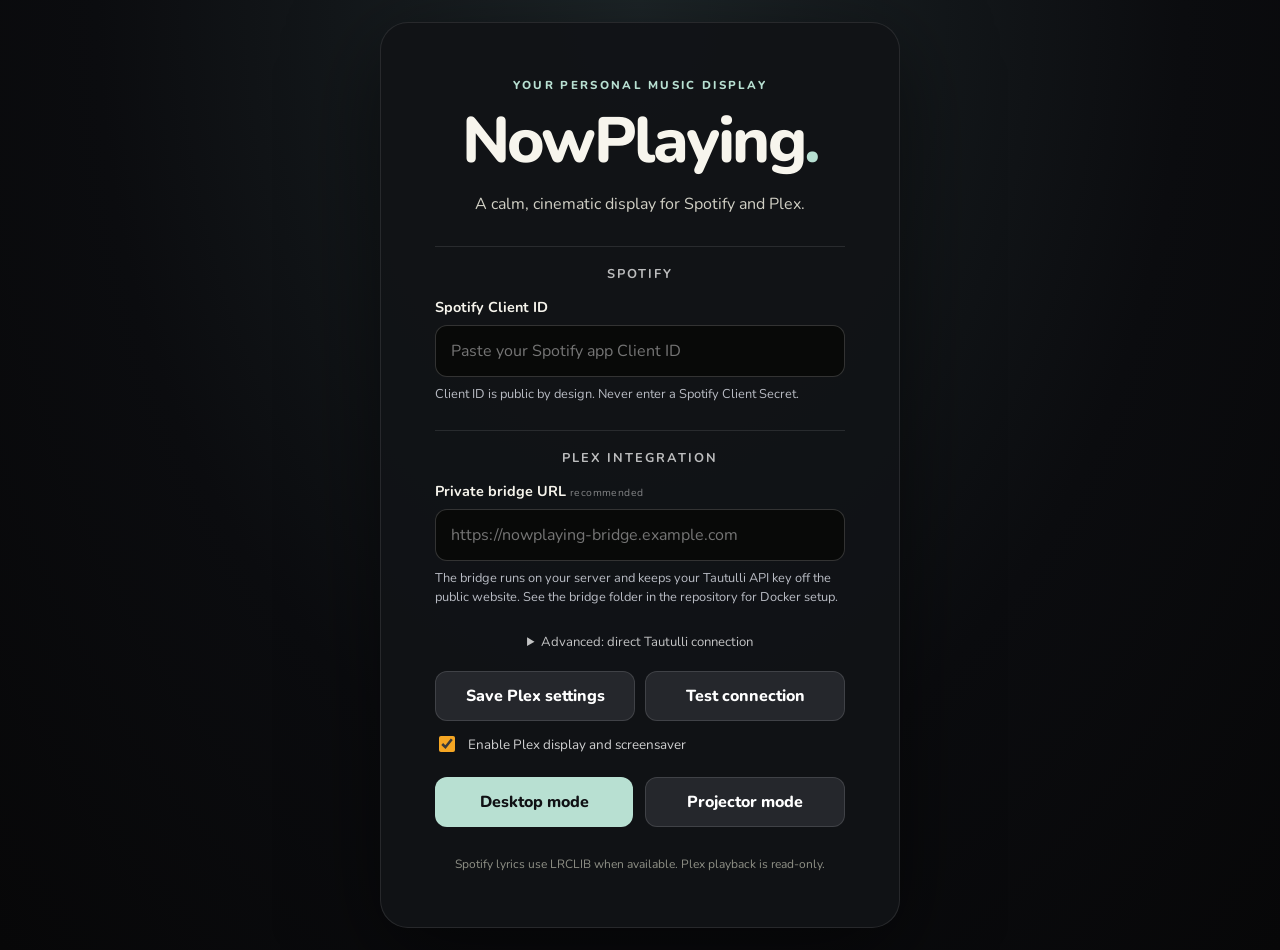
==== commit 318c0f51: "Clarify direct Tautulli test limitations" ====
--- a/index.html
+++ b/index.html
@@ -25,7 +25,7 @@
     <p class="hint">The bridge runs on your server and keeps your Tautulli API key off the public website. See the bridge folder in the repository for Docker setup.</p>
     <details class="direct-settings">
       <summary>Advanced: direct Tautulli connection</summary>
-      <p class="hint security-note">Only use this if you understand the trade-off: these values stay in this browser's local storage, but a key used by a browser cannot be kept secret from that browser. Direct access also requires Tautulli CORS to allow this website. A private bridge is safer.</p>
+      <p class="hint security-note">Only use this if you understand the trade-off: these values stay in this browser's local storage, but a key used by a browser cannot be kept secret from that browser. Direct access also requires Tautulli CORS to allow this website. A private bridge is safer. Direct mode is only a connection test; Plex playback and screensaver display use the bridge URL above.</p>
       <label class="client-label" for="tautulliUrl">Tautulli URL</label>
       <input id="tautulliUrl" type="url" inputmode="url" autocomplete="url" spellcheck="false" placeholder="https://tautulli.example.com">
       <label class="client-label" for="tautulliKey">Tautulli API key</label>
--- a/style.css
+++ b/style.css
@@ -666,3 +666,38 @@
     width: min(1000px, calc(100vw - 64px), calc((100svh - 164px) * 1.92)) !important;
   }
 }
+
+
+/* Spotify/Plex source indicator and cinematic idle screensaver */
+.setup-card{max-width:520px!important}
+.setup-section{margin:26px 0 22px;padding-top:18px;border-top:1px solid rgba(255,255,255,.1)}
+.setup-section h2{font-size:.8rem;letter-spacing:.16em;text-transform:uppercase;color:rgba(255,255,255,.72);margin:0 0 14px}
+.optional{font-size:.65rem;color:rgba(255,255,255,.48);font-weight:400;letter-spacing:.04em}
+.direct-settings{margin-top:12px;color:rgba(255,255,255,.75);font-size:.82rem}
+.direct-settings summary{cursor:pointer;padding:8px 0}
+.security-note{color:#e9cda0!important}
+.settings-actions{display:flex;gap:10px;margin:12px 0;flex-wrap:wrap}
+.settings-actions button{flex:1;min-width:130px}
+.toggle-row{display:flex;align-items:center;gap:10px;font-size:.84rem;color:rgba(255,255,255,.8);margin:12px 0}
+.toggle-row input{accent-color:#f5a623;width:16px;height:16px}
+.topbar-actions{display:flex;align-items:center;gap:18px}
+.source-badge{width:27px;height:27px;display:inline-flex;align-items:center;justify-content:center;opacity:.9}
+.source-badge svg{display:block;width:100%;height:100%}
+.source-badge[hidden]{display:none!important}
+.media-meta{font-size:clamp(.72rem,1.05vw,.95rem);line-height:1.45;color:rgba(255,255,255,.7);margin:9px 0 0;flex:0 0 auto}
+.screensaver-caption{position:fixed;z-index:3;left:clamp(24px,5vw,76px);bottom:clamp(24px,5vh,58px);max-width:min(760px,80vw);pointer-events:none;text-shadow:0 2px 22px rgba(0,0,0,.6);transition:opacity .8s ease}
+.screensaver-title{font-size:clamp(1.4rem,3.4vw,3.3rem);font-weight:650;line-height:1.08;letter-spacing:-.035em}
+.screensaver-year{font-size:clamp(.85rem,1.2vw,1.1rem);color:rgba(255,255,255,.76);margin-top:8px;letter-spacing:.08em}
+.display.idle .player,.display.idle .queue-card{display:none!important}
+.display.idle .display-wrap{display:block!important;padding:0!important;min-height:100svh!important;height:100svh!important}
+.display.idle .artist-backdrop{opacity:1!important;filter:none!important;transform:scale(1.035)!important;transition:opacity 1.3s ease,transform 12s ease!important}
+.display.idle .artist-backdrop:after{content:"";position:absolute;inset:0;background:linear-gradient(90deg,rgba(3,5,8,.58),rgba(3,5,8,.04) 75%),linear-gradient(0deg,rgba(3,5,8,.62),transparent 65%)}
+.display.idle .topbar{z-index:10}
+.display.idle .back{display:none!important}
+.display.idle .screensaver-caption[hidden]{display:none!important}
+.display.plex-mode .cover{object-fit:contain!important;background:rgba(0,0,0,.14)!important}
+.display.plex-mode .lyrics,.display.plex-mode .controls{display:none!important}
+.display.plex-mode .details{justify-content:center!important}
+.display.plex-mode .progress{margin-top:clamp(16px,3vh,32px)!important}
+.display.plex-mode .media-meta{display:block!important}
+@media(max-width:760px){.screensaver-caption{max-width:88vw;bottom:28px}.topbar-actions{gap:12px}.source-badge{width:24px;height:24px}.setup-card{padding:28px 22px!important}}
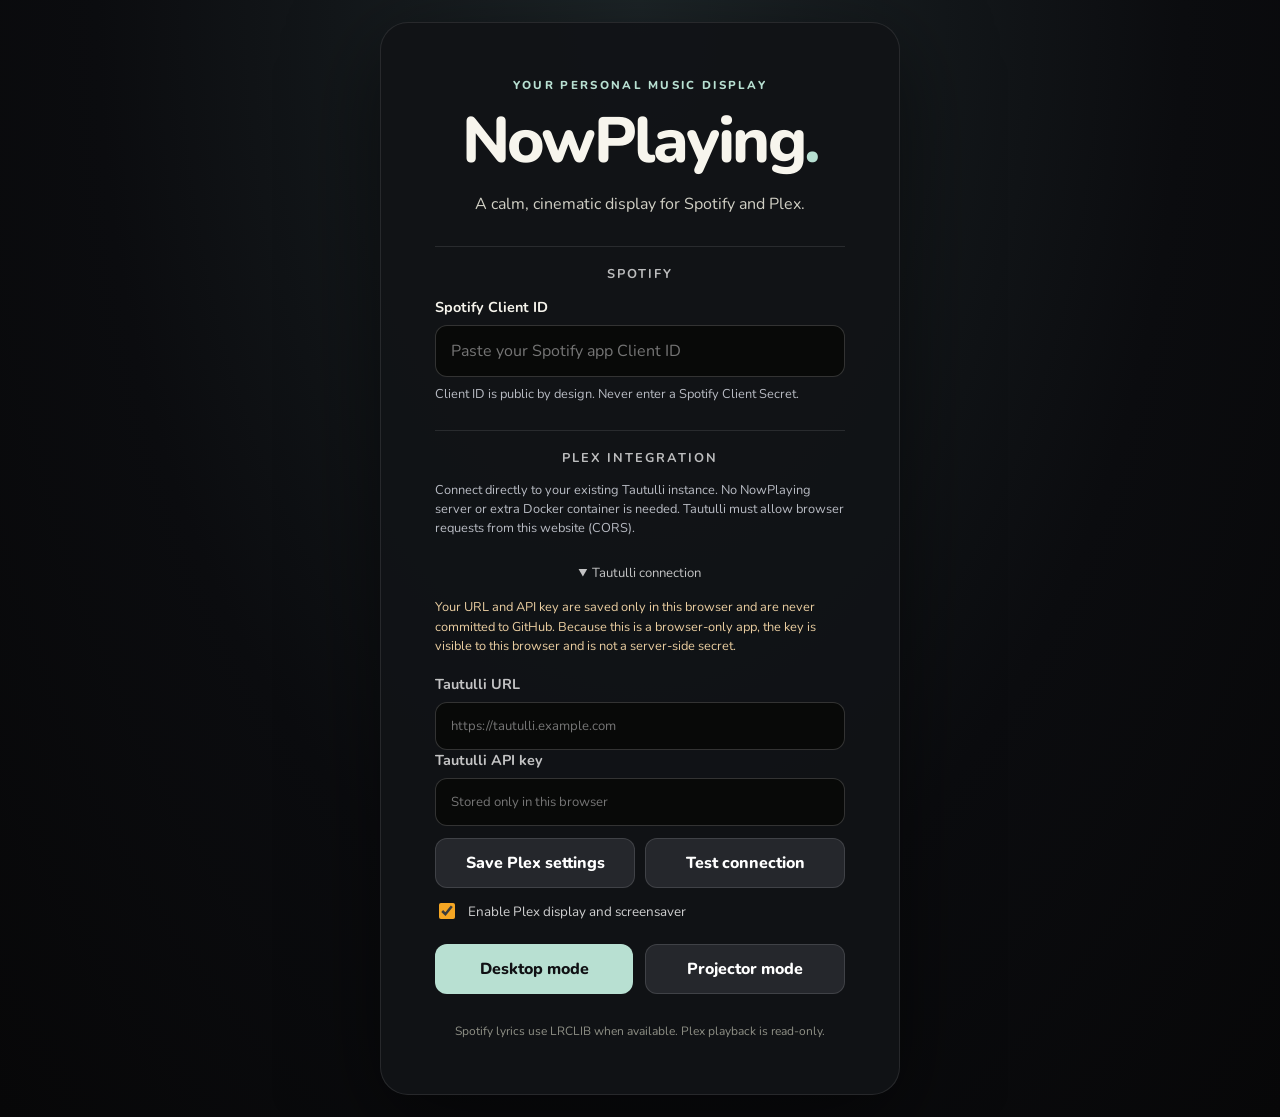
==== commit f8f23784: "Remove server bridge setup; configure direct Tautulli access" ====
--- a/index.html
+++ b/index.html
@@ -20,12 +20,10 @@
 
   <section class="setup-section">
     <h2>Plex integration</h2>
-    <label class="client-label" for="bridgeUrl">Private bridge URL <span class="optional">recommended</span></label>
-    <input id="bridgeUrl" type="url" inputmode="url" autocomplete="url" spellcheck="false" placeholder="https://nowplaying-bridge.example.com">
-    <p class="hint">The bridge runs on your server and keeps your Tautulli API key off the public website. See the bridge folder in the repository for Docker setup.</p>
-    <details class="direct-settings">
-      <summary>Advanced: direct Tautulli connection</summary>
-      <p class="hint security-note">Only use this if you understand the trade-off: these values stay in this browser's local storage, but a key used by a browser cannot be kept secret from that browser. Direct access also requires Tautulli CORS to allow this website. A private bridge is safer. Direct mode is only a connection test; Plex playback and screensaver display use the bridge URL above.</p>
+    <p class="hint">Connect directly to your existing Tautulli instance. No NowPlaying server or extra Docker container is needed. Tautulli must allow browser requests from this website (CORS).</p>
+    <details class="direct-settings" open>
+      <summary>Tautulli connection</summary>
+      <p class="hint security-note">Your URL and API key are saved only in this browser and are never committed to GitHub. Because this is a browser-only app, the key is visible to this browser and is not a server-side secret.</p>
       <label class="client-label" for="tautulliUrl">Tautulli URL</label>
       <input id="tautulliUrl" type="url" inputmode="url" autocomplete="url" spellcheck="false" placeholder="https://tautulli.example.com">
       <label class="client-label" for="tautulliKey">Tautulli API key</label>
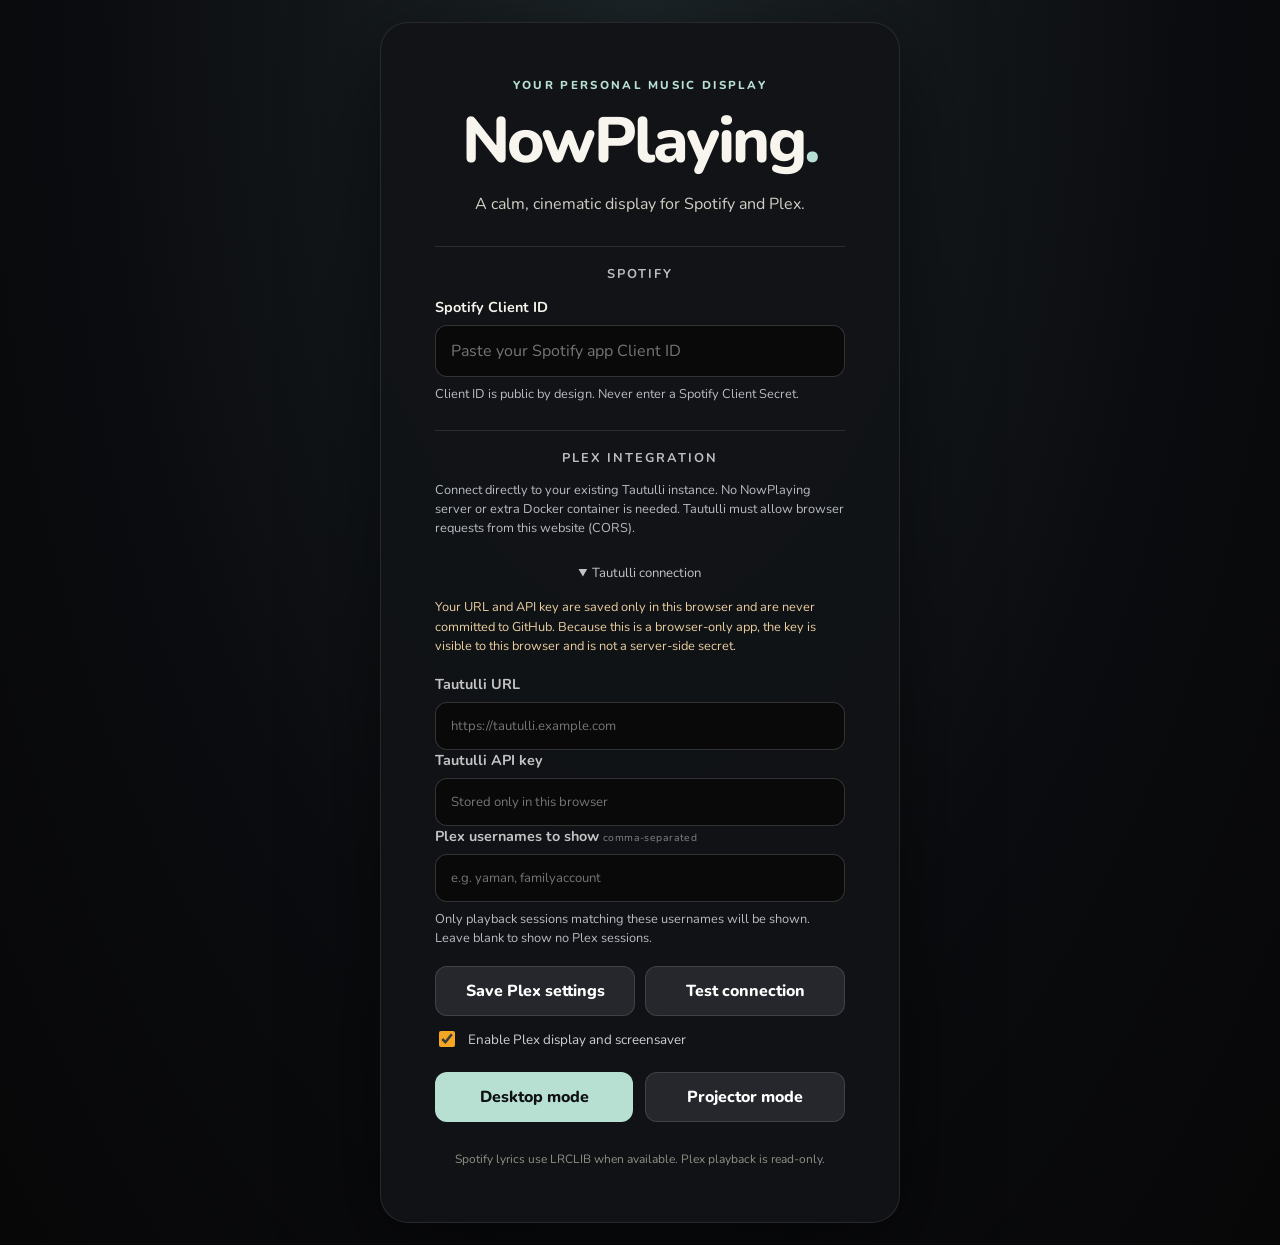
==== commit 360076ca: "Add local Plex playback username allowlist setting" ====
--- a/index.html
+++ b/index.html
@@ -28,6 +28,9 @@
       <input id="tautulliUrl" type="url" inputmode="url" autocomplete="url" spellcheck="false" placeholder="https://tautulli.example.com">
       <label class="client-label" for="tautulliKey">Tautulli API key</label>
       <input id="tautulliKey" type="password" autocomplete="new-password" spellcheck="false" placeholder="Stored only in this browser">
+      <label class="client-label" for="plexUsers">Plex usernames to show <span class="optional">comma-separated</span></label>
+      <input id="plexUsers" type="text" autocomplete="off" spellcheck="false" placeholder="e.g. yaman, familyaccount">
+      <p class="hint">Only playback sessions matching these usernames will be shown. Leave blank to show no Plex sessions.</p>
     </details>
     <div class="settings-actions">
       <button id="savePlexBtn" class="secondary">Save Plex settings</button>
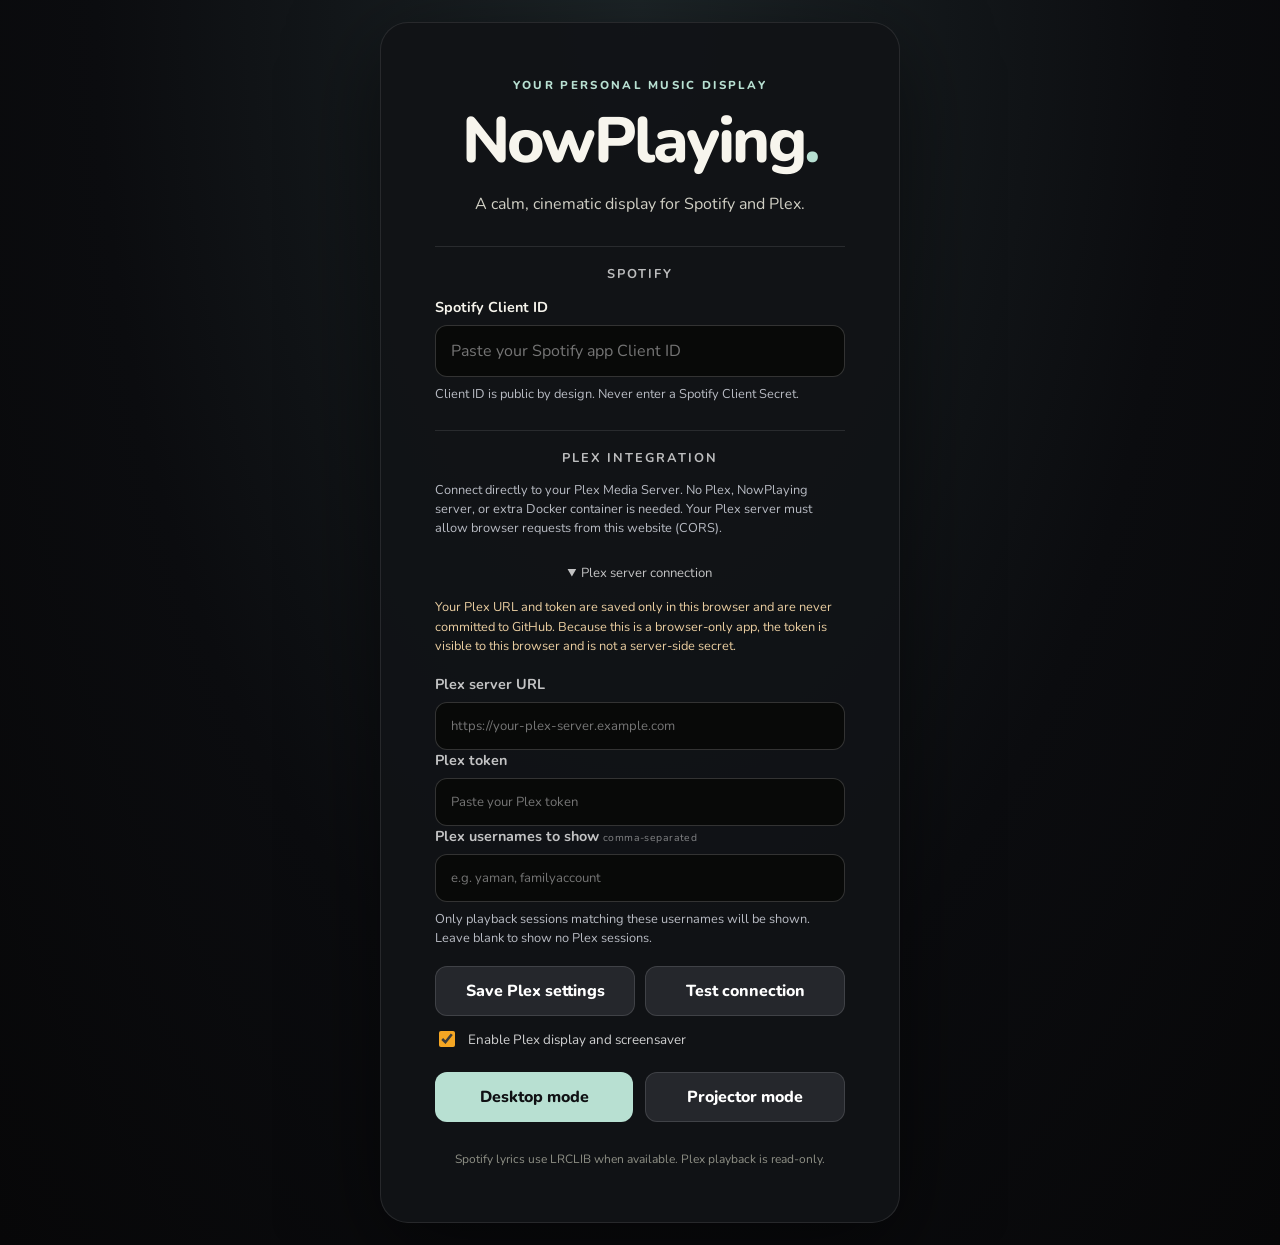
==== commit 6675e723: "Replace Tautulli setup labels with direct Plex settings" ====
--- a/index.html
+++ b/index.html
@@ -20,14 +20,14 @@
 
   <section class="setup-section">
     <h2>Plex integration</h2>
-    <p class="hint">Connect directly to your existing Tautulli instance. No NowPlaying server or extra Docker container is needed. Tautulli must allow browser requests from this website (CORS).</p>
+    <p class="hint">Connect directly to your Plex Media Server. No Plex, NowPlaying server, or extra Docker container is needed. Your Plex server must allow browser requests from this website (CORS).</p>
     <details class="direct-settings" open>
-      <summary>Tautulli connection</summary>
-      <p class="hint security-note">Your URL and API key are saved only in this browser and are never committed to GitHub. Because this is a browser-only app, the key is visible to this browser and is not a server-side secret.</p>
-      <label class="client-label" for="tautulliUrl">Tautulli URL</label>
-      <input id="tautulliUrl" type="url" inputmode="url" autocomplete="url" spellcheck="false" placeholder="https://tautulli.example.com">
-      <label class="client-label" for="tautulliKey">Tautulli API key</label>
-      <input id="tautulliKey" type="password" autocomplete="new-password" spellcheck="false" placeholder="Stored only in this browser">
+      <summary>Plex server connection</summary>
+      <p class="hint security-note">Your Plex URL and token are saved only in this browser and are never committed to GitHub. Because this is a browser-only app, the token is visible to this browser and is not a server-side secret.</p>
+      <label class="client-label" for="plexUrl">Plex server URL</label>
+      <input id="plexUrl" type="url" inputmode="url" autocomplete="url" spellcheck="false" placeholder="https://your-plex-server.example.com">
+      <label class="client-label" for="plexToken">Plex token</label>
+      <input id="plexToken" type="password" autocomplete="new-password" spellcheck="false" placeholder="Paste your Plex token">
       <label class="client-label" for="plexUsers">Plex usernames to show <span class="optional">comma-separated</span></label>
       <input id="plexUsers" type="text" autocomplete="off" spellcheck="false" placeholder="e.g. yaman, familyaccount">
       <p class="hint">Only playback sessions matching these usernames will be shown. Leave blank to show no Plex sessions.</p>
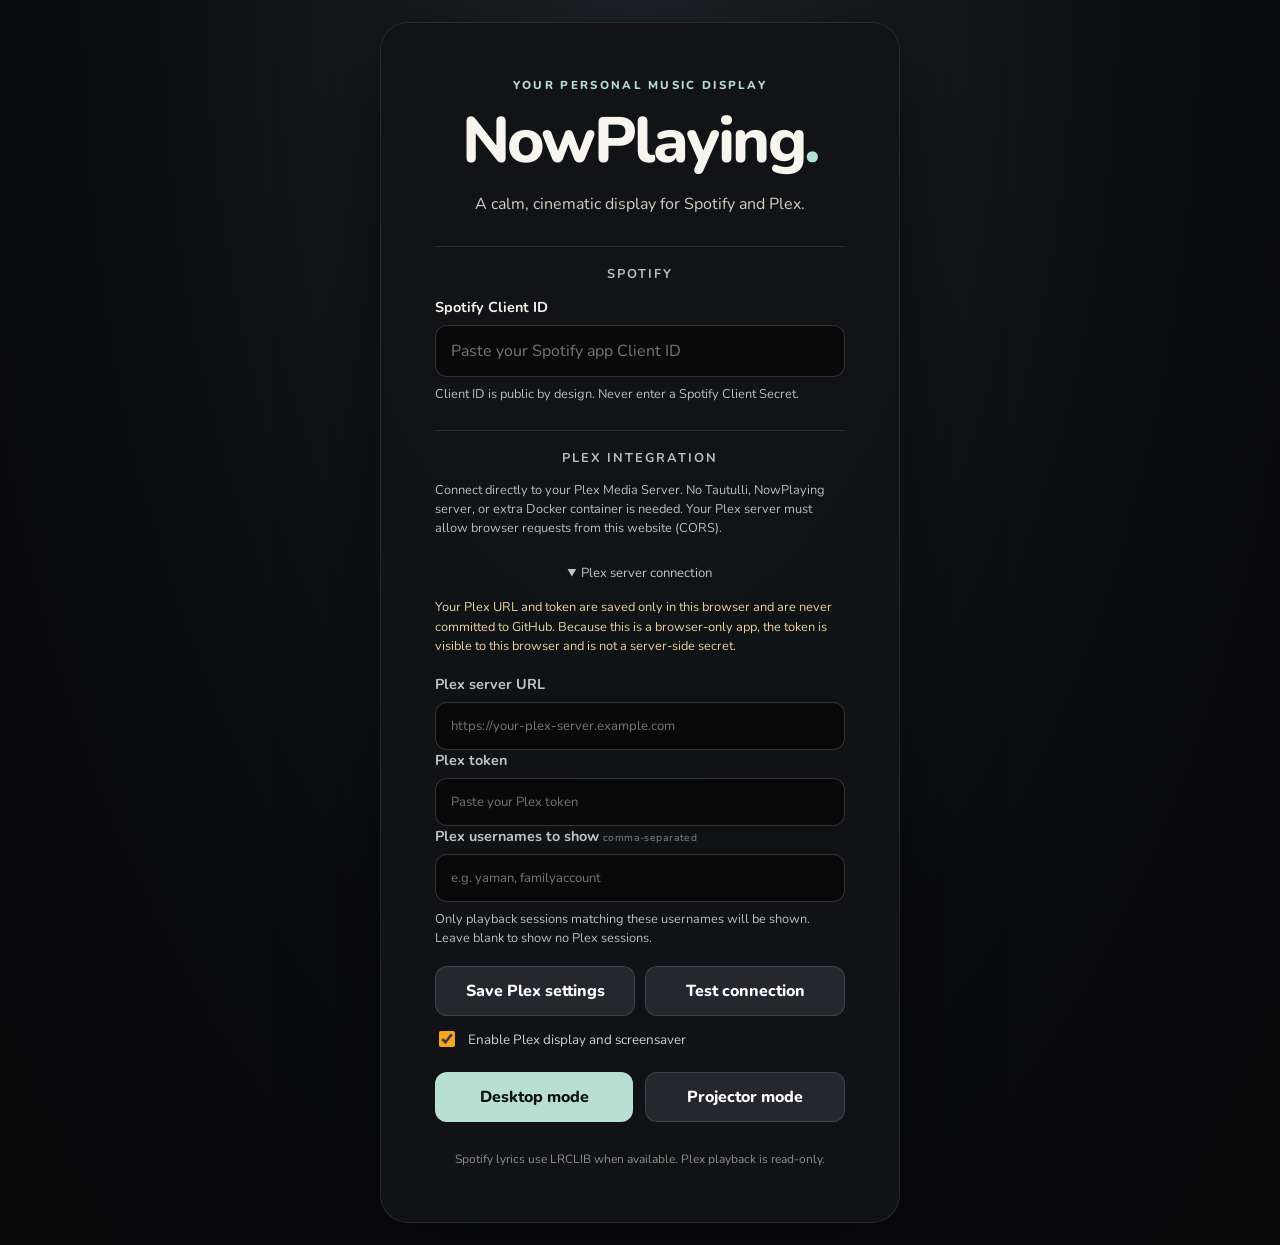
==== commit a69bd0d2: "Clarify direct Plex setup description" ====
--- a/index.html
+++ b/index.html
@@ -20,7 +20,7 @@
 
   <section class="setup-section">
     <h2>Plex integration</h2>
-    <p class="hint">Connect directly to your Plex Media Server. No Plex, NowPlaying server, or extra Docker container is needed. Your Plex server must allow browser requests from this website (CORS).</p>
+    <p class="hint">Connect directly to your Plex Media Server. No Tautulli, NowPlaying server, or extra Docker container is needed. Your Plex server must allow browser requests from this website (CORS).</p>
     <details class="direct-settings" open>
       <summary>Plex server connection</summary>
       <p class="hint security-note">Your Plex URL and token are saved only in this browser and are never committed to GitHub. Because this is a browser-only app, the token is visible to this browser and is not a server-side secret.</p>
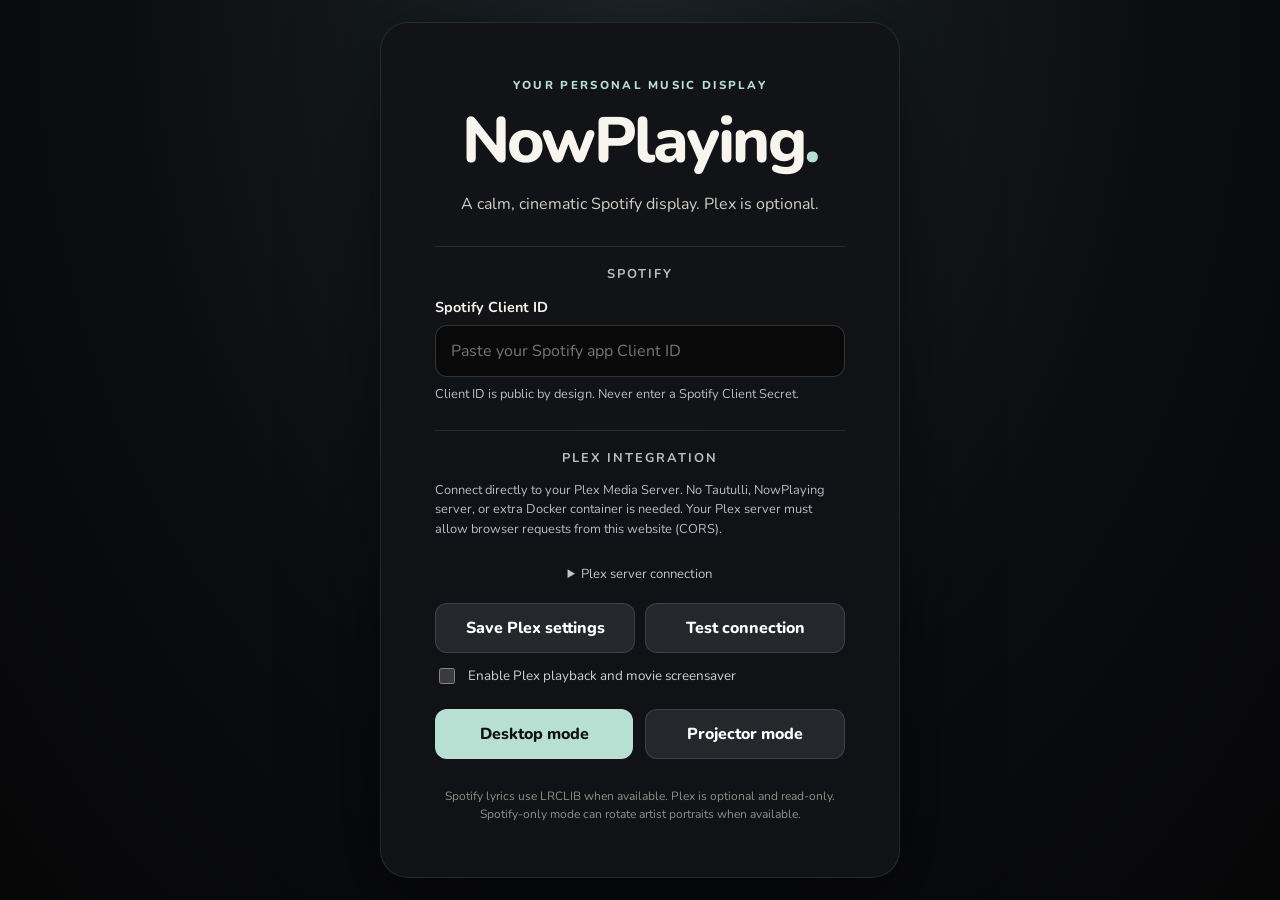
==== commit 09420b33: "Make Plex setup optional and remove personal example" ====
--- a/index.html
+++ b/index.html
@@ -9,7 +9,7 @@
 <main class="launch-card setup-card">
   <p class="eyebrow">YOUR PERSONAL MUSIC DISPLAY</p>
   <h1>NowPlaying<span>.</span></h1>
-  <p class="subtitle">A calm, cinematic display for Spotify and Plex.</p>
+  <p class="subtitle">A calm, cinematic Spotify display. Plex is optional.</p>
 
   <section class="setup-section">
     <h2>Spotify</h2>
@@ -21,22 +21,22 @@
   <section class="setup-section">
     <h2>Plex integration</h2>
     <p class="hint">Connect directly to your Plex Media Server. No Tautulli, NowPlaying server, or extra Docker container is needed. Your Plex server must allow browser requests from this website (CORS).</p>
-    <details class="direct-settings" open>
+    <details class="direct-settings">
       <summary>Plex server connection</summary>
-      <p class="hint security-note">Your Plex URL and token are saved only in this browser and are never committed to GitHub. Because this is a browser-only app, the token is visible to this browser and is not a server-side secret.</p>
+      <p class="hint security-note">Your Plex URL and token are saved in this browser profile, not in GitHub. Anyone or any script with access to this browser profile can potentially read them. Use a limited, trusted Plex account/token where possible.</p>
       <label class="client-label" for="plexUrl">Plex server URL</label>
       <input id="plexUrl" type="url" inputmode="url" autocomplete="url" spellcheck="false" placeholder="https://your-plex-server.example.com">
       <label class="client-label" for="plexToken">Plex token</label>
       <input id="plexToken" type="password" autocomplete="new-password" spellcheck="false" placeholder="Paste your Plex token">
       <label class="client-label" for="plexUsers">Plex usernames to show <span class="optional">comma-separated</span></label>
-      <input id="plexUsers" type="text" autocomplete="off" spellcheck="false" placeholder="e.g. yaman, familyaccount">
+      <input id="plexUsers" type="text" autocomplete="off" spellcheck="false" placeholder="e.g. your-plex-user, family-account">
       <p class="hint">Only playback sessions matching these usernames will be shown. Leave blank to show no Plex sessions.</p>
     </details>
     <div class="settings-actions">
       <button id="savePlexBtn" class="secondary">Save Plex settings</button>
       <button id="testPlexBtn" class="secondary">Test connection</button>
     </div>
-    <label class="toggle-row"><input id="plexEnabled" type="checkbox" checked> Enable Plex display and screensaver</label>
+    <label class="toggle-row"><input id="plexEnabled" type="checkbox" checked> Enable Plex playback and movie screensaver</label>
     <p id="plexStatus" role="status" class="status"></p>
   </section>
 
@@ -46,7 +46,7 @@
   </div>
   <p id="status" role="status" class="status"></p>
   <button id="disconnectBtn" class="link-button" hidden>Disconnect Spotify on this browser</button>
-  <p class="footer">Spotify lyrics use LRCLIB when available. Plex playback is read-only.</p>
+  <p class="footer">Spotify lyrics use LRCLIB when available. Plex is optional and read-only. Spotify-only mode can rotate artist portraits when available.</p>
 </main>
 <script src="app.js"></script>
 <script>if ("serviceWorker" in navigator) { window.addEventListener("load", () => navigator.serviceWorker.register("./sw.js").catch(console.error)); }</script></body>
--- a/style.css
+++ b/style.css
@@ -701,3 +701,209 @@
 .display.plex-mode .progress{margin-top:clamp(16px,3vh,32px)!important}
 .display.plex-mode .media-meta{display:block!important}
 @media(max-width:760px){.screensaver-caption{max-width:88vw;bottom:28px}.topbar-actions{gap:12px}.source-badge{width:24px;height:24px}.setup-card{padding:28px 22px!important}}
+
+
+/* Playback source indicator pinned to the top-right with adaptive contrast. */
+.topbar-actions{margin-left:auto;justify-content:flex-end}
+.source-badge{position:fixed!important;top:clamp(22px,4vh,42px)!important;right:clamp(26px,4.2vw,72px)!important;z-index:30!important;width:clamp(27px,3vw,38px)!important;height:clamp(27px,3vw,38px)!important;display:flex;align-items:center;justify-content:center;opacity:1!important;pointer-events:none;filter:brightness(0) invert(1);transition:filter .25s ease,opacity .2s ease}
+.source-badge img{display:block;width:100%;height:100%;object-fit:contain}
+.source-badge.on-light-background{filter:brightness(0)!important}
+.source-badge[hidden]{display:none!important}
+@media(max-width:760px){.source-badge{top:14px!important;right:16px!important;width:25px!important;height:25px!important}}
+
+
+/* Keep the source icon in the top-right, with Setup to its left and a clear gap. */
+.topbar-actions{position:fixed!important;top:clamp(22px,4vh,42px)!important;right:clamp(26px,4.2vw,72px)!important;display:flex!important;flex-direction:row!important;align-items:center!important;gap:18px!important;z-index:31!important;pointer-events:none}
+.topbar-actions .back{order:1!important;position:static!important;pointer-events:auto!important}
+.topbar-actions .source-badge{order:2!important;position:static!important;inset:auto!important;flex:none!important;width:38px!important;height:38px!important;z-index:32!important}
+.source-badge img{width:100%;height:100%;object-fit:contain}
+@media(max-width:760px){.topbar-actions{top:14px!important;right:16px!important;gap:12px!important}.topbar-actions .source-badge{width:25px!important;height:25px!important}}
+
+
+/* Final sizing/alignment polish for source icon and Plex poster. */
+.topbar-actions .source-badge{width:auto!important;height:42px!important;min-width:42px!important;opacity:.72!important;filter:none!important}
+.topbar-actions .source-badge img{width:42px!important;height:42px!important;object-fit:contain;opacity:.72!important;filter:brightness(0) invert(1);transition:opacity .2s ease,filter .2s ease}
+.topbar-actions .source-badge.on-light-background img{filter:brightness(0)!important}
+.topbar-actions .back{height:42px!important;min-height:42px!important;display:inline-flex!important;align-items:center!important;justify-content:center!important}
+.display.plex-mode .cover{border-radius:14px!important;object-fit:contain!important;background:transparent!important;align-self:center!important;justify-self:stretch!important}
+@media(max-width:760px){.topbar-actions .source-badge{height:42px!important;min-width:42px!important}.topbar-actions .source-badge img{width:42px!important;height:42px!important}}
+
+
+/* Final UI correction: remove Setup outline and normalize icon/poster geometry. */
+.topbar .back{
+  border:0!important;
+  outline:0!important;
+  box-shadow:none!important;
+  height:42px!important;
+  min-height:42px!important;
+  padding:0 16px!important;
+  border-radius:999px!important;
+}
+.topbar .back:focus,.topbar .back:focus-visible{
+  outline:none!important;
+  box-shadow:none!important;
+}
+.topbar-actions{gap:12px!important;align-items:center!important}
+.topbar-actions .source-badge{
+  width:42px!important;height:42px!important;min-width:42px!important;
+  padding:0!important;display:flex!important;align-items:center!important;justify-content:center!important;
+  border-radius:50%!important;overflow:hidden!important;opacity:.68!important;
+}
+.topbar-actions .source-badge img{
+  display:block!important;width:27px!important;height:27px!important;
+  max-width:27px!important;max-height:27px!important;object-fit:contain!important;
+  opacity:.85!important;
+}
+.topbar-actions .source-badge.on-light-background img{filter:brightness(0)!important}
+.topbar-actions .source-badge:not(.on-light-background) img{filter:brightness(0) invert(1)!important}
+.display.plex-mode .player,.display.plex-mode .projector .player{
+  padding:3%!important;
+  grid-template-columns:minmax(0,.96fr) minmax(0,1fr)!important;
+  gap:4%!important;
+  align-items:center!important;
+}
+.display.plex-mode .cover{
+  width:100%!important;height:auto!important;aspect-ratio:1!important;
+  max-width:none!important;max-height:none!important;
+  object-fit:contain!important;border-radius:14px!important;
+  align-self:center!important;justify-self:stretch!important;margin:0!important;
+}
+@media(max-width:760px){
+ .topbar-actions{gap:10px!important}
+ .topbar-actions .source-badge{width:42px!important;height:42px!important}
+ .topbar-actions .source-badge img{width:27px!important;height:27px!important}
+ .display.plex-mode .player{padding:18px!important;gap:16px!important}
+ .display.plex-mode .cover{width:min(66vw,280px)!important;margin:0 auto!important}
+}
+
+
+/* Targeted fix: compact source mark, true poster inset, and Spotify-matched corners. */
+.topbar-actions .source-badge{
+ width:30px!important;height:30px!important;min-width:30px!important;
+ opacity:.62!important;background:transparent!important;border:0!important;
+}
+.topbar-actions .source-badge img{
+ width:24px!important;height:24px!important;max-width:24px!important;max-height:24px!important;
+ opacity:.72!important;
+}
+@media(max-width:760px){
+ .topbar-actions .source-badge{width:30px!important;height:30px!important;min-width:30px!important}
+ .topbar-actions .source-badge img{width:24px!important;height:24px!important}
+}
+/* Keep the poster as a square cover with the same radius and inset as Spotify art. */
+.display.plex-mode .player,.display.plex-mode .projector .player{
+ padding:clamp(28px,3.2vw,46px)!important;
+ grid-template-columns:minmax(0,.96fr) minmax(0,1fr)!important;
+ gap:4%!important;
+ align-items:center!important;
+}
+.display.plex-mode .cover{
+ display:block!important;width:100%!important;height:auto!important;
+ aspect-ratio:1/1!important;object-fit:contain!important;
+ border-radius:18px!important;
+ align-self:center!important;justify-self:stretch!important;margin:0!important;
+}
+
+
+/* Source logo should match the Setup control's full 42px height and width. */
+.topbar-actions .source-badge{
+ width:42px!important;height:42px!important;min-width:42px!important;
+ opacity:.68!important;background:transparent!important;border:0!important;
+}
+.topbar-actions .source-badge img{
+ width:42px!important;height:42px!important;max-width:42px!important;max-height:42px!important;
+ object-fit:contain!important;opacity:.78!important;
+}
+@media(max-width:760px){
+ .topbar-actions .source-badge{width:42px!important;height:42px!important;min-width:42px!important}
+ .topbar-actions .source-badge img{width:42px!important;height:42px!important;max-width:42px!important;max-height:42px!important}
+}
+
+
+/* Definitive Plex artwork geometry: preserve the portrait poster, don't put it
+   inside a square Spotify-cover box. The poster is vertically centered with
+   the same inset as the details column. */
+body.display.plex-mode .player{
+  grid-template-columns:minmax(0, .9fr) minmax(0, 1fr)!important;
+  grid-template-rows:minmax(0,1fr)!important;
+  align-items:center!important;
+  padding:clamp(28px,4vw,52px)!important;
+  gap:clamp(28px,4vw,52px)!important;
+}
+body.display.plex-mode #cover.cover{
+  display:block!important;
+  width:100%!important;
+  height:auto!important;
+  aspect-ratio:auto!important;
+  max-width:100%!important;
+  max-height:100%!important;
+  object-fit:contain!important;
+  border-radius:18px!important;
+  align-self:center!important;
+  justify-self:center!important;
+  margin:0!important;
+  box-shadow:none!important;
+  background:transparent!important;
+}
+body.display.plex-mode .details{min-width:0!important;align-self:center!important}
+body.display.plex-mode #cover.cover[src="placeholder.svg"]{object-fit:contain!important}
+/* The supplied SVGs have generous internal whitespace; scale the artwork so
+   its visible mark is as tall as the Setup control, without enlarging its slot. */
+.topbar-actions .source-badge{
+  width:42px!important;height:42px!important;min-width:42px!important;
+  flex:0 0 42px!important;overflow:visible!important;opacity:.68!important;
+}
+.topbar-actions .source-badge img{
+  width:58px!important;height:58px!important;max-width:none!important;max-height:none!important;
+  transform:scale(.9)!important;object-fit:contain!important;opacity:.78!important;
+}
+@media(max-width:760px){
+ body.display.plex-mode .player{padding:24px!important;gap:20px!important}
+ body.display.plex-mode #cover.cover{width:min(100%,320px)!important;max-height:48svh!important}
+ .topbar-actions .source-badge img{width:58px!important;height:58px!important}
+}
+
+
+/* Match the source mark to the Setup control in the supplied reference. */
+.topbar-actions .source-badge{
+  width:52px!important;height:52px!important;min-width:52px!important;flex:0 0 52px!important;
+  display:flex!important;align-items:center!important;justify-content:center!important;
+  overflow:visible!important;background:transparent!important;border:0!important;opacity:.78!important;
+}
+.topbar-actions .source-badge img{
+  display:block!important;width:52px!important;height:52px!important;max-width:52px!important;max-height:52px!important;
+  transform:none!important;object-fit:contain!important;opacity:.88!important;
+}
+/* Plex artwork uses the same square, rounded frame as Spotify. JS selects
+   square Plex art first, otherwise swaps in the backdrop for a centered crop. */
+body.display.plex-mode #cover.cover{
+  width:100%!important;height:auto!important;aspect-ratio:1/1!important;
+  object-fit:cover!important;border-radius:12px!important;
+  align-self:center!important;justify-self:stretch!important;margin:0!important;
+  background:transparent!important;
+}
+@media(max-width:760px){
+ .topbar-actions .source-badge{width:42px!important;height:42px!important;min-width:42px!important;flex-basis:42px!important}
+ .topbar-actions .source-badge img{width:42px!important;height:42px!important;max-width:42px!important;max-height:42px!important}
+}
+
+
+/* Display mode: no Setup control; show only the active source mark. */
+body.display .topbar .back{display:none!important}
+body.display .topbar-actions{position:fixed!important;top:clamp(22px,4vh,42px)!important;right:clamp(26px,4.2vw,72px)!important;display:flex!important;align-items:center!important;justify-content:center!important;gap:0!important;z-index:30!important;pointer-events:none!important}
+body.display .topbar-actions .source-badge{
+ width:42px!important;height:42px!important;min-width:42px!important;flex:0 0 42px!important;
+ padding:0!important;margin:0!important;border:0!important;background:transparent!important;
+ border-radius:0!important;box-shadow:none!important;overflow:visible!important;opacity:.62!important;
+}
+body.display .topbar-actions .source-badge img{
+ display:block!important;width:42px!important;height:42px!important;max-width:42px!important;max-height:42px!important;
+ object-fit:contain!important;opacity:.7!important;transform:none!important;
+}
+body.display .topbar-actions .source-badge.on-light-background img{filter:brightness(0)!important}
+body.display .topbar-actions .source-badge:not(.on-light-background) img{filter:brightness(0) invert(1)!important}
+body.display .topbar-actions .source-badge[hidden]{display:none!important}
+
+
+/* Up Next is a Spotify queue concept; keep it hidden during Plex playback. */
+body.display.plex-mode #queueCard{display:none!important}
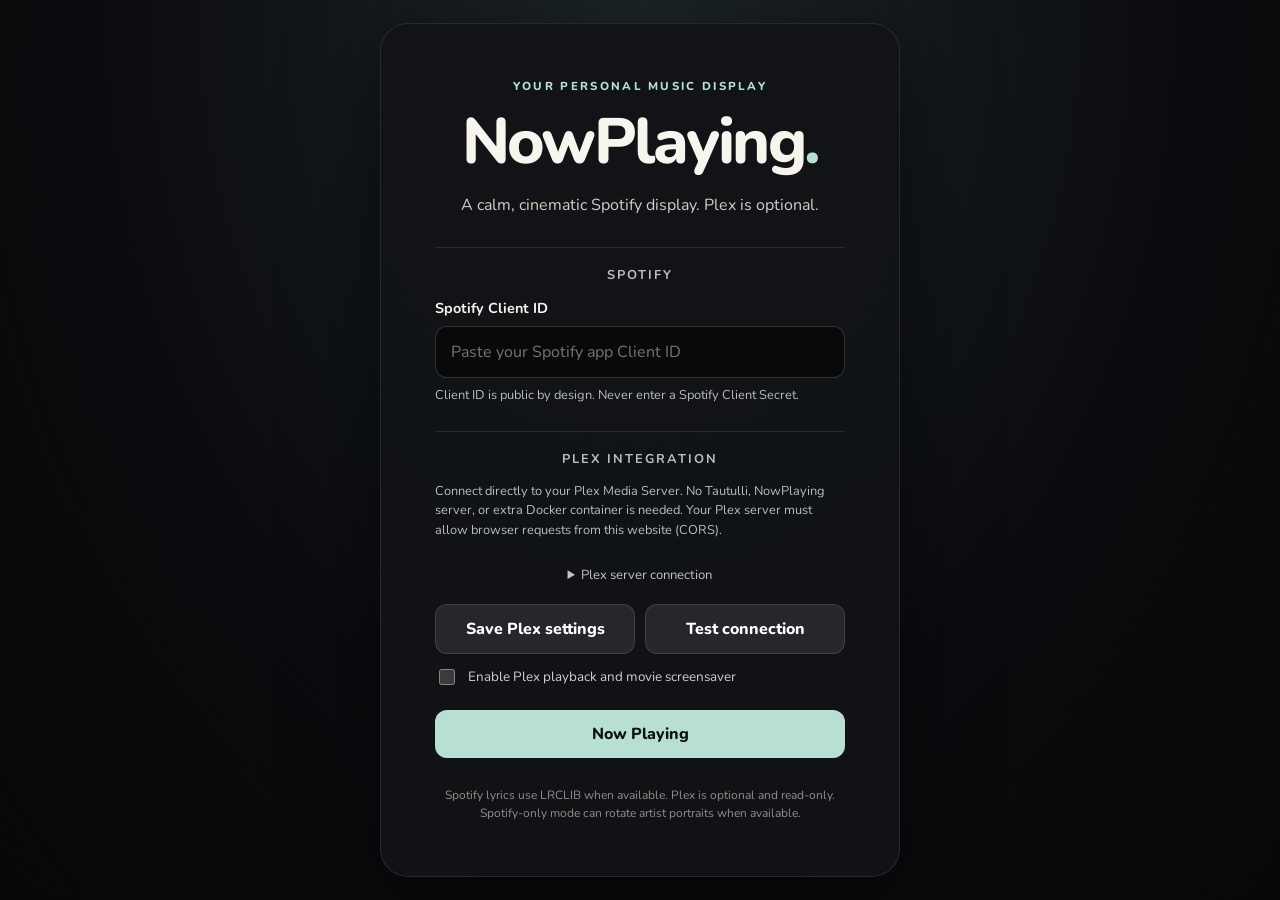
==== commit 97e44e6a: "Replace duplicate display mode buttons with Now Playing" ====
--- a/index.html
+++ b/index.html
@@ -41,8 +41,7 @@
   </section>
 
   <div class="actions">
-    <button id="desktopBtn">Desktop mode</button>
-    <button id="projectorBtn" class="secondary">Projector mode</button>
+    <button id="nowPlayingBtn">Now Playing</button>
   </div>
   <p id="status" role="status" class="status"></p>
   <button id="disconnectBtn" class="link-button" hidden>Disconnect Spotify on this browser</button>
--- a/style.css
+++ b/style.css
@@ -907,3 +907,44 @@
 
 /* Up Next is a Spotify queue concept; keep it hidden during Plex playback. */
 body.display.plex-mode #queueCard{display:none!important}
+
+/* Distinct presentation modes: desktop is compact and information-forward;
+   projector is deliberately larger, cleaner, and readable from a distance. */
+@media (min-width: 761px) {
+  body.display.desktop .player {
+    width: min(1040px, calc(100vw - 96px)) !important;
+    grid-template-columns: minmax(220px, 34%) minmax(0, 1fr) !important;
+    gap: clamp(26px, 3.2vw, 44px) !important;
+    padding: clamp(24px, 3vw, 38px) !important;
+    border-radius: 22px !important;
+  }
+  body.display.desktop .cover { max-width: 360px !important; border-radius: 14px !important; }
+  body.display.desktop .details h1 { font-size: clamp(2rem, 3.2vw, 3.3rem) !important; }
+  body.display.desktop .lyrics { margin: 12px 0 18px !important; }
+  body.display.desktop .queue-card { width: min(280px, calc(100vw - 36px)) !important; }
+
+  body.display.projector .display-wrap { padding: 40px !important; }
+  body.display.projector .player {
+    width: min(1480px, calc(100vw - 100px), calc((100svh - 140px) * 1.95)) !important;
+    max-width: 1480px !important;
+    grid-template-columns: minmax(0, 0.92fr) minmax(0, 1.08fr) !important;
+    gap: clamp(42px, 5vw, 88px) !important;
+    padding: clamp(38px, 5vw, 76px) !important;
+    border-radius: 32px !important;
+    background: rgba(10, 13, 18, .46) !important;
+  }
+  body.display.projector .cover { max-width: 520px !important; border-radius: 18px !important; }
+  body.display.projector .details h1 { font-size: clamp(2.8rem, 5vw, 5.8rem) !important; line-height: 1.02 !important; }
+  body.display.projector .artist { font-size: clamp(1.3rem, 2.2vw, 2rem) !important; }
+  body.display.projector .lyric { font-size: clamp(1.2rem, 2vw, 2rem) !important; }
+  body.display.projector .current { font-size: clamp(1.5rem, 2.6vw, 2.5rem) !important; }
+  body.display.projector .progress { height: 9px !important; }
+  body.display.projector .control { width: 58px !important; height: 58px !important; }
+  body.display.projector .queue-card { width: min(320px, 30vw) !important; }
+}
+@media (max-width: 760px) {
+  body.display.projector .player { gap: 28px !important; padding: 28px !important; }
+  body.display.projector .cover { width: min(72vw, 340px) !important; }
+  body.display.projector .details h1 { font-size: clamp(2.2rem, 9vw, 3.2rem) !important; }
+  body.display.desktop .player { padding: 18px !important; gap: 18px !important; }
+}
